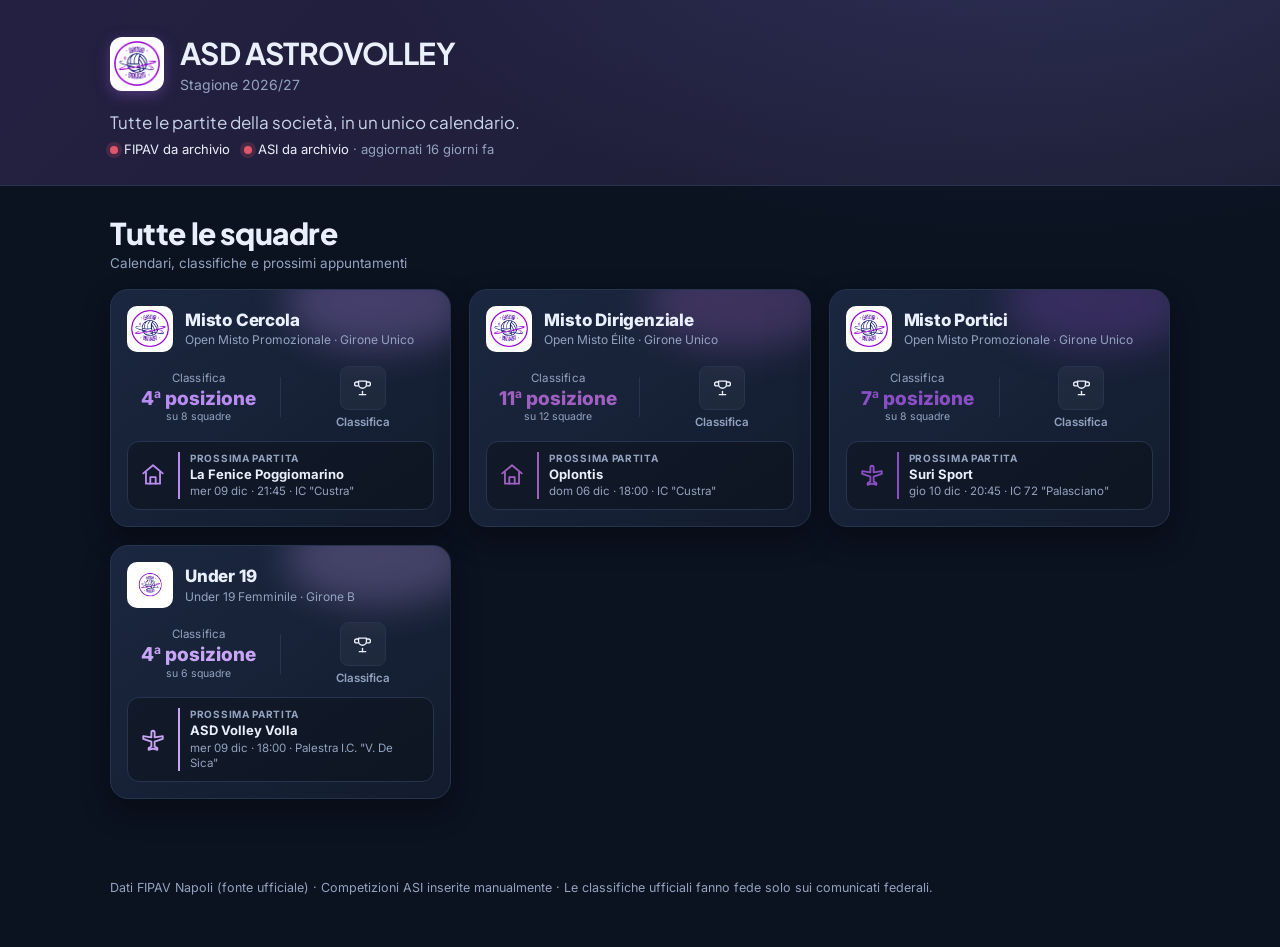
==== site/index.html @ 2ace2953 "Pagina squadra: classifica verticale, calendarietto, loghi e swipe - Classifica in verticale anche s" ====
<!DOCTYPE html>
<html lang="it">
<head>
  <meta charset="UTF-8" />
  <meta name="viewport" content="width=device-width, initial-scale=1.0" />
  <title>ASD Astrovolley — Calendario e Classifiche</title>
  <meta name="description" content="Calendario unico di tutte le partite dell'ASD Astrovolley: campionati FIPAV e ASI, in ordine cronologico, con classifiche dei gironi." />
  <link rel="preconnect" href="https://fonts.googleapis.com" />
  <link rel="preconnect" href="https://fonts.gstatic.com" crossorigin />
  <link href="https://fonts.googleapis.com/css2?family=Inter:wght@400;500;600;700&family=Plus+Jakarta+Sans:wght@600;700;800&display=swap" rel="stylesheet" />
  <link rel="icon" type="image/png" href="assets/favicon.png" />
  <link rel="apple-touch-icon" href="assets/apple-touch-icon.png" />
  <link rel="stylesheet" href="styles.css" />
</head>
<body>
  <header class="hero">
    <div class="hero-inner">
      <div class="brand">
        <a class="brand-link" href="admin/" title="Area riservata dirigenti" aria-label="Area riservata dirigenti">
          <img class="brand-mark" src="assets/logo.webp" alt="Logo ASD Astrovolley" width="54" height="54" />
        </a>
        <div>
          <h1 id="societa">ASD Astrovolley</h1>
          <p class="season">Stagione <span id="stagione">—</span></p>
        </div>
      </div>
      <p class="tagline">Tutte le partite della società, in un unico calendario.</p>
        <p class="updated" id="updated">—</p>
    </div>
  </header>

  <main>
    <section id="landing" class="landing" hidden aria-label="Le nostre squadre">
      <div class="landing-head">
        <div>
          <h2 class="landing-title">Tutte le squadre</h2>
          <p class="landing-sub">Calendari, classifiche e prossimi appuntamenti</p>
        </div>
      </div>
      <div id="landing-grid" class="landing-grid"></div>
    </section>

    <div id="calendar-view">
    <button id="back-to-landing" class="back-btn" hidden>← Squadre</button>

    <h2 id="team-title" class="page-title">Classifica</h2>

    <!-- Niente pannello attorno: la card e' gia' un riquadro. -->
    <section class="standings-card" aria-labelledby="standings-heading">
      <div class="card-top">
        <img class="club-logo" src="assets/logo.webp" alt="Logo ASD Astrovolley"
             width="46" height="46" />
        <div>
          <h3 id="standings-heading" class="card-title">Classifica</h3>
          <p id="standings-sub" class="card-subtitle">—</p>
          <p class="card-comp"><span id="team-comp">—</span> · <span id="team-season">—</span></p>
        </div>
      </div>
      <div id="standings" class="standings"></div>
    </section>

    <!-- Giornata e "tutte le partite" affiancate, come nel riferimento. -->
    <div class="round-grid">
      <section class="round-panel" aria-labelledby="round-heading">
        <div class="round-header">
          <h3 id="round-heading" class="round-title">Giornata in corso</h3>
        </div>
        <div id="campionato" class="campionato"></div>
      </section>

      <section class="all-panel" aria-labelledby="all-heading">
        <div class="round-header">
          <h3 id="all-heading" class="round-title">
            <svg class="cal-icon" viewBox="0 0 24 24" width="17" height="17" aria-hidden="true">
              <rect x="3" y="5" width="18" height="16" rx="3" fill="none" stroke="currentColor" stroke-width="2"/>
              <path d="M3 10h18M8 3v4M16 3v4" fill="none" stroke="currentColor" stroke-width="2" stroke-linecap="round"/>
            </svg>
            Tutte le partite
          </h3>
        </div>
        <div id="calendar" class="calendar" aria-live="polite"></div>
      </section>
    </div>
    </div>
  </main>

  <footer>
    <p>Dati FIPAV Napoli (fonte ufficiale) · Competizioni ASI inserite manualmente · Le classifiche ufficiali fanno fede solo sui comunicati federali.</p>
  </footer>

  <div id="match-modal" class="modal" hidden>
    <div class="modal-backdrop" data-close></div>
    <div class="modal-card" role="dialog" aria-modal="true" aria-label="Dettagli partita">
      <button class="modal-close" data-close aria-label="Chiudi">&times;</button>
      <div id="modal-content"></div>
    </div>
  </div>

  <!-- Ingrandimento del logo: si apre sopra la scheda dettagli, cosi' chi
       chiude l'immagine ritrova la partita dov'era. -->
  <div id="logo-lightbox" class="lightbox" hidden>
    <div class="lightbox-backdrop" data-lightbox-close></div>
    <figure class="lightbox-figure">
      <button class="lightbox-close" data-lightbox-close aria-label="Chiudi immagine">&times;</button>
      <img id="lightbox-img" alt="" />
      <figcaption class="lightbox-caption">
        <span id="lightbox-name"></span>
        <a id="lightbox-link" href="#" target="_blank" rel="noopener">Apri immagine</a>
        <span id="lightbox-note" class="lightbox-note"></span>
      </figcaption>
    </figure>
  </div>

  <script type="module" src="app.js"></script>
</body>
</html>
---- site/styles.css ----
:root {
  --bg: #0b1220;
  --surface: #131c2e;
  --surface-2: #1b2740;
  --line: #26344f;
  --text: #eaf0fb;
  --muted: #93a3c0;
  --accent: #7b4fb5;
  --accent-soft: #a37fd4;
  --on-accent: #ffffff;
  --fipav: #2f7dd1;
  --asi: #23b26d;
  --win: #23b26d;
  --loss: #e0576a;
  --astro: #a060c0;
  --radius: 14px;
  --shadow: 0 10px 30px rgba(0, 0, 0, 0.35);
}

* { box-sizing: border-box; }

body {
  margin: 0;
  font-family: "Inter", system-ui, -apple-system, Segoe UI, Roboto, sans-serif;
  background: radial-gradient(1200px 600px at 80% -10%, #1a2540 0%, var(--bg) 55%);
  color: var(--text);
  min-height: 100vh;
}

h1, h2, .tagline {
  font-family: "Plus Jakarta Sans", "Inter", sans-serif;
}

.sr-only {
  position: absolute; width: 1px; height: 1px; padding: 0; margin: -1px;
  overflow: hidden; clip: rect(0, 0, 0, 0); white-space: nowrap; border: 0;
}

.hero {
  border-bottom: 1px solid var(--line);
  background: linear-gradient(135deg, rgba(123, 79, 181, 0.22), rgba(163, 127, 212, 0.12));
}

.hero-inner {
  max-width: 1100px;
  margin: 0 auto;
  padding: 34px 20px 28px;
}

.brand { display: flex; align-items: center; gap: 16px; }

.brand-link { display: inline-flex; border-radius: 12px; transition: transform 0.15s ease; }
.brand-link:hover { transform: scale(1.06); }
.brand-link:focus-visible { outline: 2px solid #ffffff; outline-offset: 3px; }

.brand-mark {
  width: 54px;
  height: 54px;
  border-radius: 12px;
  object-fit: contain;
  background: #ffffff;
  padding: 4px;
  box-shadow: 0 4px 14px rgba(123, 79, 181, 0.5);
}

.brand h1 { margin: 0; font-size: 30px; letter-spacing: -0.02em; }

.season { margin: 4px 0 0; color: var(--muted); font-size: 14px; }

.tagline { margin: 18px 0 0; color: #c8d4ea; font-size: 17px; }

.updated { margin: 8px 0 0; color: var(--muted); font-size: 13px; }
/* Un bollino per fonte: verde se i dati sono letti dal vivo, rosso se si sta
   mostrando lo snapshot. Cosi' si vede a colpo d'occhio quale fonte e' ferma. */
.updated .fonte { color: var(--text); white-space: nowrap; }
.updated .fonte::before {
  content: "";
  display: inline-block;
  width: 8px;
  height: 8px;
  margin-right: 6px;
  border-radius: 50%;
  vertical-align: middle;
}
.updated .fonte.is-live::before {
  background: var(--asi);
  box-shadow: 0 0 0 4px rgba(35, 178, 109, 0.18);
}
.updated .fonte.is-offline::before {
  background: var(--loss);
  box-shadow: 0 0 0 4px rgba(224, 87, 106, 0.18);
}
.updated .fonte + .fonte { margin-left: 10px; }

main { max-width: 1100px; margin: 0 auto; padding: 26px 20px 60px; }



.chips { display: flex; flex-wrap: wrap; align-items: center; gap: 8px; margin-bottom: 14px; position: relative; }

.chip[aria-pressed="true"],



/* Etichetta della vista attiva: mostra sempre qual e' la vista corrente. */
.chip-current {
  cursor: default;
  max-width: min(60vw, 340px);
  overflow: hidden;
  text-overflow: ellipsis;
  white-space: nowrap;
  display: inline-block;
  background: linear-gradient(135deg, var(--accent), var(--accent-soft));
  border-color: transparent;
  color: var(--on-accent);
  font-weight: 600;
}
.chip-current:hover { border-color: transparent; }

/* Pannello Filtri: ancorato sotto la barra dei chip, non sotto un singolo chip. */
.filters-panel {
  position: absolute;
  top: calc(100% + 6px);
  left: 0;
  min-width: 280px;
  max-width: min(94vw, 380px);
  max-height: min(70vh, 460px);
}
.filter-group + .filter-group { margin-top: 6px; padding-top: 6px; border-top: 1px solid var(--line); }
.filter-head {
  font-size: 10.5px;
  text-transform: uppercase;
  letter-spacing: .07em;
  color: var(--muted);
  padding: 8px 12px 4px;
}

.panel {
  background: var(--surface);
  border: 1px solid var(--line);
  border-radius: var(--radius);
  box-shadow: var(--shadow);
  padding: 22px;
  margin-bottom: 26px;
}
.panel h2 {
  margin: 0 0 16px; font-size: 19px; letter-spacing: -0.01em;
}

.day-label {
  font-size: 13px; font-weight: 700; text-transform: uppercase; letter-spacing: 0.08em;
  color: var(--accent-soft); margin: 22px 0 10px;
}
.day-label:first-child { margin-top: 0; }

.match {
  display: grid;
  grid-template-columns: 64px 1fr auto;
  gap: 14px;
  align-items: center;
  padding: 12px 14px;
  border: 1px solid var(--line);
  border-radius: 12px;
  background: var(--surface-2);
  margin-bottom: 8px;
}
.match.is-ours { border-color: var(--accent); box-shadow: inset 0 0 0 1px rgba(163,127,212,.35); }

/* Esito (solo partite nostre): il verde/rosso dice come e' andata, la sfumatura
   viola a destra richiama i colori della societa'. */
.match.esito-win {
  border-left: 6px solid var(--win);
  border-color: rgba(35,178,109,.66);
  box-shadow: 0 0 0 1px rgba(35,178,109,.22), 0 4px 14px rgba(35,178,109,.13);
  background: linear-gradient(90deg, rgba(35,178,109,.40), rgba(35,178,109,.09) 40%, rgba(160,96,192,.32) 100%);
}
.match.esito-loss {
  border-left: 6px solid var(--loss);
  border-color: rgba(224,87,106,.66);
  box-shadow: 0 0 0 1px rgba(224,87,106,.22), 0 4px 14px rgba(224,87,106,.12);
  background: linear-gradient(90deg, rgba(224,87,106,.38), rgba(224,87,106,.09) 40%, rgba(160,96,192,.32) 100%);
}
.match.esito-win .result  { background: rgba(35,178,109,.46); color: #d5f9e5; }
.match.esito-loss .result { background: rgba(224,87,106,.44); color: #fbcdd4; }
.match.esito-win .team-name.ours,
.match.esito-loss .team-name.ours { color: #ffffff; }

.match-time { font-weight: 700; font-size: 15px; color: #dbe6fb; }

/* Partita annullata: resta in elenco (chi cerca "quando gioco" deve vedere che
   e' saltata) ma in grigio, senza risultato e senza esito. Non entra in
   classifica: l'importer non le scrive un punteggio. */
.match.is-cancelled {
  opacity: .55;
  border-left-color: rgba(147,163,192,.5);
  background: rgba(147,163,192,.07);
  box-shadow: none;
}
.match.is-cancelled .team-name,
.match.is-cancelled .match-time,
.match.is-cancelled .annullata {
  font-size: 11px; font-weight: 700; letter-spacing: .06em;
  text-transform: uppercase; color: var(--muted);
  border: 1px dashed rgba(147,163,192,.55); border-radius: 999px;
  padding: 2px 8px;
}
.match-body { min-width: 0; }
.teams { display: flex; flex-wrap: wrap; align-items: center; gap: 8px; font-size: 15px; }
/* Nomi normalizzati in maiuscolo. Nei dati la stessa squadra arriva scritta in
   due modi ("Minerva Medica Flyer" e "MINERVA MEDICA FLYER"): cosi' diventano
   identici. Il maiuscolo allunga i nomi di circa il 10%, quindi la dimensione
   scende a 13.5px: a 15px i nomi lunghi andavano a capo e la scheda cresceva
   di una riga. Il testo nei dati resta invariato: si torna indietro da qui. */
.calendar .team-name { font-weight: 600; text-transform: uppercase; font-size: 13.5px; letter-spacing: .012em; }
.team-name.ours { color: var(--accent-soft); }
.vs { color: var(--muted); font-size: 13px; }
.result {
  font-weight: 700; padding: 2px 8px; border-radius: 8px;
  background: rgba(47,125,209,.18); color: #bcd6f5; font-size: 13px;
}
.team-score { display: none; }
.meta {
  margin-top: 4px; color: var(--muted); font-size: 11px;
  text-transform: uppercase; letter-spacing: .055em;
}

.badge {
  font-size: 11px; font-weight: 700; padding: 4px 9px; border-radius: 999px;
  text-transform: uppercase; letter-spacing: .04em; white-space: nowrap;
}
.badge.fipav { background: rgba(47,125,209,.2); color: #a9ccf2; }
.badge.asi { background: rgba(35,178,109,.2); color: #9ce6bf; }
.badge.manuale { background: rgba(147,163,192,.2); color: #cdd8ec; }

.empty { color: var(--muted); padding: 10px 2px; }

.standings { display: grid; grid-template-columns: repeat(auto-fit, minmax(320px, 1fr)); gap: 18px; }
.standing-card { border: 1px solid var(--line); border-radius: 12px; overflow: hidden; background: var(--surface-2); }
.standing-card h3 { margin: 0; padding: 12px 14px; font-size: 14px; background: rgba(255,255,255,.03); border-bottom: 1px solid var(--line); }
table { width: 100%; border-collapse: collapse; font-size: 13.5px; }
th, td { padding: 8px 10px; text-align: left; }
th { color: var(--muted); font-weight: 600; font-size: 12px; text-transform: uppercase; letter-spacing: .04em; }
td.num, th.num { text-align: right; font-variant-numeric: tabular-nums; }
td.num, th.num, td:nth-child(5), td:nth-child(6) { white-space: nowrap; }
tbody tr { border-top: 1px solid rgba(38,52,79,.6); }
tbody tr.is-ours { background: rgba(255,107,44,.1); font-weight: 600; }
tbody tr.is-ours td:first-child { color: var(--accent-soft); }

footer { max-width: 1100px; margin: 0 auto; padding: 0 20px 40px; color: var(--muted); font-size: 12.5px; }

/* --- Scheda dettagli partita --- */
body.modal-open { overflow: hidden; }
.modal { position: fixed; inset: 0; z-index: 100; display: flex; align-items: center; justify-content: center; padding: 16px; }
.modal[hidden] { display: none; }
.modal-backdrop { position: absolute; inset: 0; background: rgba(6, 10, 20, .72); backdrop-filter: blur(2px); }
.modal-card {
  position: relative;
  width: min(560px, 100%);
  max-height: 88vh;
  overflow-y: auto;
  background: var(--surface-2);
  border: 1px solid var(--line);
  border-radius: 16px;
  padding: 22px 22px 26px;
  box-shadow: 0 30px 70px rgba(0, 0, 0, .55);
  animation: modal-in .16s ease-out;
}
@keyframes modal-in { from { opacity: 0; transform: translateY(8px) scale(.98); } to { opacity: 1; transform: none; } }
.modal-close {
  position: absolute; top: 10px; right: 12px;
  width: 34px; height: 34px; border-radius: 50%;
  border: 1px solid var(--line); background: var(--surface);
  color: var(--muted); font-size: 20px; line-height: 1; cursor: pointer;
}
.modal-close:hover { color: var(--text); border-color: var(--accent-soft); }
.modal-kicker { margin: 0 0 14px; padding-right: 34px; color: var(--muted); font-size: 12px; text-transform: uppercase; letter-spacing: .05em; }

.detail-score { display: grid; grid-template-columns: 1fr auto 1fr; align-items: start; gap: 10px; margin-bottom: 14px; }
.detail-team { display: flex; flex-direction: column; align-items: center; gap: 8px; text-align: center; }
.detail-team img { width: 46px; height: 46px; object-fit: contain; border-radius: 8px; background: #fff; padding: 4px; }
.detail-team-name { font-weight: 600; font-size: 15px; }
.detail-team-name.ours { color: var(--accent-soft); }
.detail-result { font-family: "Plus Jakarta Sans", sans-serif; font-size: 26px; font-weight: 800; padding: 12px 6px 0; }

.set-chips { display: flex; flex-wrap: wrap; gap: 6px; justify-content: center; margin-bottom: 16px; }
.set-chip {
  font-variant-numeric: tabular-nums;
  background: var(--surface);
  border: 1px solid var(--line);
  border-radius: 8px;
  padding: 5px 10px;
  font-size: 13px;
}
.detail-list { border-top: 1px solid var(--line); }
.detail-row { display: grid; grid-template-columns: 110px 1fr; gap: 12px; padding: 9px 0; border-bottom: 1px solid rgba(38, 52, 79, .6); font-size: 13.5px; }
.detail-label { color: var(--muted); }
.detail-value { color: var(--text); }
.maps-link { color: var(--accent-soft); text-decoration: none; border-bottom: 1px dotted currentColor; }
.maps-link:hover { color: var(--text); }
.modal-badge { margin-top: 14px; }

.match { cursor: pointer; }
.match:focus-visible { outline: 2px solid var(--accent-soft); outline-offset: 2px; }


/* -------------------------------------------------- pannello Campionato */
/* Il campionato si apre in un pannello, come la classifica: la lista delle
   partite resta sempre cronologica sotto. La navigazione sta in una riga
   (frecce + giornata corrente) e in una striscia di numeri scorrevole. */
.champ-select { display: block; margin-bottom: 14px; }
.champ-select select {
  width: 100%;
  padding: 10px 12px;
  border-radius: 10px;
  border: 1px solid var(--line);
  background: var(--surface-2);
  color: var(--text);
  font-size: 13.5px;
  font-weight: 600;
  cursor: pointer;
}






@media (max-width: 640px) {
  .brand h1 { font-size: 23px; }
  /* Su mobile il badge (ente) sta sotto l'orario, nella colonna di sinistra, e
     il corpo della scheda occupa entrambe le righe. Cosi' il badge non ruba
     larghezza ai nomi (che andrebbero a capo) e non aggiunge una riga in fondo:
     lo spazio liberato va nel respiro tra nomi e descrizione. */
  .match {
    grid-template-columns: 58px 1fr;
    grid-template-rows: auto 1fr;
    align-items: start;
    padding: 13px 14px;
  }
  .match .match-time { grid-column: 1; grid-row: 1; padding-top: 1px; }
  .match .badge { grid-column: 1; grid-row: 2; justify-self: start; margin-top: 8px; font-size: 10px; padding: 3px 7px; }
  .match .match-body { grid-column: 2; grid-row: 1 / 3; }

  /* Partite giocate: nomi impilati, punteggio a lato di ciascuno. */
  .match .teams.is-played {
    display: grid;
    grid-template-columns: 1fr auto;
    align-items: center;
    column-gap: 12px;
    row-gap: 6px;
    line-height: 1.35;
    font-size: 14px;
  }
  .teams.is-played .name-casa { grid-area: 1 / 1; }
  .teams.is-played .score-casa { grid-area: 1 / 2; }
  .teams.is-played .name-ospite { grid-area: 2 / 1; }
  .teams.is-played .score-ospite { grid-area: 2 / 2; }
  .teams.is-played .result { display: none; }
  .match .meta { margin-top: 10px; line-height: 1.3; }
  .match .team-score {
    display: block;
    text-align: right;
    font-weight: 700;
    font-variant-numeric: tabular-nums;
    color: #bcd6f5;
    min-width: 1.2em;
  }



  .panel { padding: 16px 12px; }
  .standings { grid-template-columns: 1fr; }
  table { font-size: 12px; }
  th, td { padding: 6px 5px; }
  .standing-card table th:nth-child(5),
  .standing-card table td:nth-child(5),
  .standing-card table th:nth-child(6),
  .standing-card table td:nth-child(6) { font-size: 11px; }
}

/* --------------------------------------------------- ingrandimento del logo
   Si apre sopra la scheda dettagli (z-index piu' alto) cosi' chiudendolo si
   ritrova la partita. L'immagine non supera la sua risoluzione nativa: un
   logo da 50px resta nitido invece di diventare una macchia sgranata. */
.lightbox { position: fixed; inset: 0; z-index: 200; display: flex; align-items: center; justify-content: center; padding: 24px; }
.lightbox[hidden] { display: none; }
.lightbox-backdrop { position: absolute; inset: 0; background: rgba(4, 8, 16, .82); backdrop-filter: blur(3px); }
.lightbox-figure {
  position: relative;
  margin: 0;
  display: flex;
  flex-direction: column;
  align-items: center;
  gap: 12px;
  max-width: min(560px, 92vw);
}
.lightbox-figure img {
  display: block;
  /* Il limite e' la dimensione reale del file: mai upscalare. */
  width: auto;
  height: auto;
  max-width: min(560px, 88vw);
  max-height: 74vh;
  background: #fff;
  border-radius: 14px;
  padding: 14px;
  box-shadow: 0 18px 50px rgba(0, 0, 0, .55);
  image-rendering: auto;
}
.lightbox-caption { display: flex; align-items: center; gap: 12px; flex-wrap: wrap; justify-content: center; }
.lightbox-caption span { font-weight: 600; font-size: 15px; color: var(--text, #e8edf7); }
.lightbox-caption a { font-size: 13px; color: var(--accent-soft, #8fb8ff); text-decoration: none; border-bottom: 1px solid currentColor; }
.lightbox-close {
  position: absolute;
  top: -14px;
  right: -14px;
  width: 38px;
  height: 38px;
  border-radius: 50%;
  border: 1px solid rgba(255, 255, 255, .22);
  background: rgba(20, 26, 40, .92);
  color: #fff;
  font-size: 22px;
  line-height: 1;
  cursor: pointer;
}
.lightbox-close:hover { background: rgba(40, 50, 72, .98); }
body.lightbox-open { overflow: hidden; }

/* Il logo nella scheda si comporta come un pulsante. */
.detail-team .logo-zoom { cursor: zoom-in; transition: transform .12s ease, box-shadow .12s ease; }
.detail-team .logo-zoom:hover { transform: scale(1.06); box-shadow: 0 4px 14px rgba(0, 0, 0, .35); }
.detail-team .logo-zoom:focus-visible { outline: 2px solid var(--accent-soft, #8fb8ff); outline-offset: 2px; }

@media (max-width: 560px) {
  .lightbox-close { top: -10px; right: -6px; }
  .lightbox-figure img { padding: 10px; border-radius: 12px; }
}
.lightbox-note { font-size: 12px; color: var(--muted, #93a3c0); font-variant-numeric: tabular-nums; }

/* ---------------------------------------------------------------------------
   Landing: una card per squadra.
   Desktop: griglia a 2 colonne che sale a 3 oltre 1100px, con le card alte
   uguali (grid allunga gli item, flex interno spinge la prossima partita in
   fondo). Mobile: una colonna sola, card piu' compatte.
   --------------------------------------------------------------------------- */
.landing { padding: 4px 0 8px; }

.landing-head {
  display: flex;
  align-items: flex-end;
  justify-content: space-between;
  gap: 12px;
  margin-bottom: 18px;
}

.landing-title {
  margin: 0;
  font-size: 26px;
  font-weight: 800;
  letter-spacing: -0.4px;
  line-height: 1.15;
}

.landing-sub {
  margin: 4px 0 0;
  font-size: 13.5px;
  color: var(--muted);
}

.landing-grid {
  display: grid;
  grid-template-columns: 1fr;
  gap: 16px;
}

/* Card ---------------------------------------------------------------- */
.team-card {
  --accent: #a060c0;
  --accent-glow: rgba(160, 96, 192, 0.55);
  position: relative;
  overflow: hidden;
  display: flex;
  flex-direction: column;
  background: linear-gradient(145deg, #1b2740 0%, #131c2e 100%);
  border: 1px solid var(--line);
  border-radius: 18px;
  padding: 16px;
  box-shadow: 0 12px 28px rgba(0, 0, 0, 0.35);
  transition: transform 0.16s ease, border-color 0.16s ease, box-shadow 0.16s ease;
}

.team-card:hover,
.team-card:focus-within {
  transform: translateY(-2px);
  border-color: color-mix(in srgb, var(--accent) 45%, var(--line));
  box-shadow: 0 16px 34px rgba(0, 0, 0, 0.45);
}

/* Bagliore in alto a destra: da' profondita' senza rubare spazio al testo. */
.team-card::before {
  content: "";
  position: absolute;
  top: -35px;
  right: -25px;
  width: 190px;
  height: 95px;
  border-radius: 50%;
  background: var(--accent-glow);
  filter: blur(18px);
  opacity: 0.55;
  pointer-events: none;
}

.team-head {
  position: relative;
  z-index: 1;
  display: flex;
  align-items: center;
  gap: 12px;
  margin-bottom: 14px;
  min-width: 0;
}

.team-logo {
  width: 46px;
  height: 46px;
  flex-shrink: 0;
  object-fit: contain;
  border-radius: 10px;
  background: #ffffff;
  padding: 4px;
}

.team-titles { min-width: 0; }

.team-name {
  margin: 0;
  font-size: 17px;
  font-weight: 800;
  letter-spacing: -0.2px;
  line-height: 1.2;
  color: var(--text);
  text-transform: none;
}

/* Link esteso: un solo <a> trasparente che copre l'intera card. Sta sopra i
   contenuti (z-index 2) ma sotto i due bersagli propri (prossima partita e
   pulsante Classifica, z-index 3). Il nome accessibile arriva dallo <span>
   .sr-only, perche' il link non ha testo visibile. */
.card-link {
  position: absolute;
  inset: 0;
  z-index: 2;
  border-radius: inherit;
  color: inherit;
  text-decoration: none;
}

.card-link:focus-visible {
  outline: none;
}

.team-card:has(.card-link:focus-visible) {
  outline: 2px solid var(--accent);
  outline-offset: 3px;
}

.team-comp {
  margin: 2px 0 0;
  font-size: 12px;
  color: var(--muted);
  line-height: 1.3;
  display: -webkit-box;
  -webkit-line-clamp: 2;
  -webkit-box-orient: vertical;
  overflow: hidden;
}

/* Riga centrale: posizione + azioni -------------------------------- */
/* z-index 3 perche' questa riga contiene un bersaglio proprio (Classifica).
   pointer-events: none fa passare i click della zona vuota al link esteso
   sotto; il pulsante li riprende con pointer-events: auto. Senza, l'intera
   riga sarebbe un "buco" non cliccabile nella card. */
.team-middle {
  position: relative;
  z-index: 3;
  pointer-events: none;
  display: grid;
  grid-template-columns: 1fr auto 1fr;
  align-items: center;
  gap: 10px;
  margin-bottom: 12px;
}

.rank-label {
  font-size: 11.5px;
  letter-spacing: 0.2px;
  color: var(--muted);
  margin-bottom: 2px;
}

.rank-block {
  text-align: center;
  min-width: 0;
}

.rank-value {
  font-size: 19px;
  font-weight: 800;
  color: var(--accent);
  line-height: 1.15;
  white-space: nowrap;
}

.rank-value sup {
  font-size: 12px;
  font-weight: 700;
}

.rank-total {
  font-size: 10.5px;
  color: var(--muted);
  line-height: 1.2;
  margin-top: 1px;
}

.rank-empty {
  font-size: 13px;
  font-weight: 600;
  color: var(--muted);
}

.v-sep {
  width: 1px;
  height: 40px;
  background: var(--line);
  flex-shrink: 0;
}

.team-actions {
  display: flex;
  align-items: center;
  justify-content: center;
  gap: 14px;
}

.action-item {
  position: relative;
  pointer-events: auto;
  display: flex;
  flex-direction: column;
  align-items: center;
  gap: 5px;
  min-height: 44px;
  text-decoration: none;
  color: var(--muted);
  font-size: 11.5px;
  font-weight: 600;
  background: none;
  border: 0;
  padding: 0;
  cursor: pointer;
  font-family: inherit;
}

.action-box {
  width: 46px;
  height: 44px;
  border-radius: 8px;
  border: 1.5px solid var(--line);
  background: rgba(255, 255, 255, 0.04);
  display: grid;
  place-items: center;
  color: var(--text);
  transition: border-color 0.16s ease, background 0.16s ease;
}

.action-item:hover .action-box,
.action-item:focus-visible .action-box {
  border-color: var(--accent);
  background: color-mix(in srgb, var(--accent) 18%, transparent);
}

/* Prossima partita ------------------------------------------------- */
/* z-index 3: sta sopra il link della card, altrimenti il click aprirebbe il
   calendario invece della scheda della partita. */
.next-match {
  position: relative;
  z-index: 3;
  margin-top: auto;
  background: rgba(0, 0, 0, 0.28);
  border: 1px solid var(--line);
  border-radius: 12px;
  padding: 10px 12px;
  display: flex;
  align-items: center;
  gap: 12px;
  cursor: pointer;
  transition: border-color 0.16s ease, background 0.16s ease;
}

.next-match:hover,
.next-match:focus-visible {
  border-color: var(--accent);
  background: rgba(0, 0, 0, 0.38);
  outline: none;
}

.next-match:focus-visible {
  box-shadow: 0 0 0 2px color-mix(in srgb, var(--accent) 60%, transparent);
}

.next-match.is-empty { cursor: default; }

/* Icona casa/aereo: senza riquadro, solo il segno nel colore della card. */
.venue-icon-wrap {
  flex-shrink: 0;
  display: grid;
  place-items: center;
  color: var(--accent);
}

.venue-icon { display: block; }

.match-info {
  min-width: 0;
  border-left: 2.5px solid var(--accent);
  padding-left: 10px;
}

.match-tag {
  font-size: 10px;
  font-weight: 700;
  letter-spacing: 0.7px;
  text-transform: uppercase;
  color: var(--muted);
  margin-bottom: 2px;
}

.match-details {
  font-size: 13px;
  font-weight: 700;
  color: var(--text);
  line-height: 1.3;
  /* L'avversario non si tronca: se il nome e' lungo va a capo. */
  overflow-wrap: anywhere;
}

.match-venue {
  font-size: 11.5px;
  color: var(--muted);
  margin-top: 2px;
  line-height: 1.3;
  overflow-wrap: anywhere;
}

/* Varianti colore per squadra, tutte nella famiglia del viola del logo:
   servono a distinguere le card fra loro senza introdurre colori estranei
   all'identita' del club. */
.theme-1 { --accent: #b98cf0; --accent-glow: rgba(185, 140, 240, 0.50); }
.theme-2 { --accent: #a060c0; --accent-glow: rgba(160, 96, 192, 0.50); }
.theme-3 { --accent: #8a4fc4; --accent-glow: rgba(138, 79, 196, 0.50); }
.theme-4 { --accent: #c9a6f5; --accent-glow: rgba(201, 166, 245, 0.45); }

/* Pulsante di ritorno dalla vista calendario ----------------------- */
.back-btn {
  display: inline-flex;
  align-items: center;
  gap: 6px;
  margin-bottom: 12px;
  padding: 8px 14px;
  border-radius: 999px;
  border: 1px solid var(--line);
  background: var(--surface);
  color: var(--text);
  font-family: inherit;
  font-size: 13px;
  font-weight: 600;
  cursor: pointer;
  transition: border-color 0.16s ease, background 0.16s ease;
}

.back-btn:hover,
.back-btn:focus-visible {
  border-color: var(--accent-soft);
  background: var(--surface-2);
}

/* Due colonne da tablet in su: sotto i 720px le card piene restano leggibili. */
@media (min-width: 720px) {
  .landing-grid { grid-template-columns: repeat(2, minmax(0, 1fr)); }
  .landing-title { font-size: 30px; }
}

/* Tre colonne sui desktop larghi. Con 4 squadre l'ultima resta da sola:
   non si allarga, resta della stessa misura delle altre. */
@media (min-width: 1100px) {
  .landing-grid { grid-template-columns: repeat(3, minmax(0, 1fr)); gap: 18px; }
}

@media (max-width: 560px) {
  .landing-title { font-size: 22px; }
  .team-card { padding: 14px; border-radius: 16px; }
  .team-logo { width: 40px; height: 40px; }
  .team-name { font-size: 15.5px; }
  .team-actions { gap: 10px; }
  .action-box { width: 44px; height: 44px; }
}


/* ---------------------------------------------------------------------------
   Pagina squadra: titolo, riquadro classifica, giornata in corso e
   "tutte le partite" affiancate. Struttura ripresa dal riferimento condiviso;
   colori e tipografia restano quelli del club.
   --------------------------------------------------------------------------- */

.page-title {
  margin: 0 0 16px;
  font-size: clamp(24px, 4vw, 32px);
  font-weight: 800;
  letter-spacing: -.4px;
  line-height: 1.1;
}

/* --- Riquadro classifica --- */

.standings-card {
  position: relative;
  overflow: hidden;
  margin-bottom: 20px;
  border: 1px solid var(--line);
  border-radius: var(--radius);
  background: linear-gradient(155deg, var(--surface-2) 0%, var(--surface) 100%);
  padding: 14px 0 8px;
  box-shadow: var(--shadow);
}

.card-top {
  display: flex;
  align-items: center;
  gap: 12px;
  padding: 0 16px 13px;
  border-bottom: 1px solid var(--line);
}

/* Logo del club: il file ha gia' il canale alpha, nessun riquadro attorno. */
.club-logo {
  width: 46px;
  height: 46px;
  object-fit: contain;
  flex: 0 0 auto;
  filter: drop-shadow(0 3px 10px rgba(160, 96, 192, .45));
}

.card-title {
  margin: 0;
  font-size: 15px;
  font-weight: 800;
  letter-spacing: .6px;
  text-transform: uppercase;
}

.card-subtitle {
  margin: 3px 0 0;
  font-size: 12px;
  color: var(--muted);
}

.card-comp {
  margin: 2px 0 0;
  font-size: 11.5px;
  color: var(--accent-soft);
}

/* Classifica in verticale anche su desktop: una riga per squadra, sempre. */
.standings { display: block; }

.table-head,
.team-row {
  display: grid;
  grid-template-columns: 38px minmax(0, 1fr) 38px 34px 34px 56px;
  align-items: center;
  gap: 4px;
  padding: 10px 16px;
}

.table-head {
  font-size: 10.5px;
  font-weight: 700;
  letter-spacing: .06em;
  text-transform: uppercase;
  color: var(--muted);
  border-bottom: 1px solid var(--line);
}

.table-head span:nth-child(n + 3) { text-align: center; }
.table-head span:last-child { text-align: right; }

.team-row {
  font-size: 13.5px;
  border-bottom: 1px solid rgba(255, 255, 255, .045);
}

.team-row:last-child { border-bottom: none; }

.team-row.highlight {
  background: linear-gradient(90deg, rgba(160, 96, 192, .26) 0%, rgba(123, 79, 181, .14) 100%);
  box-shadow: inset 3px 0 0 var(--accent-soft);
}

.pos {
  font-weight: 800;
  color: var(--accent-soft);
  font-variant-numeric: tabular-nums;
}

.team-cell {
  display: flex;
  align-items: center;
  gap: 8px;
  min-width: 0;
}

.row-logo {
  width: 22px;
  height: 22px;
  object-fit: contain;
  flex: 0 0 auto;
}

.row-name {
  overflow: hidden;
  text-overflow: ellipsis;
  white-space: nowrap;
}

.row-badge { color: #f7b519; font-size: 11px; flex: 0 0 auto; }

.team-row .num {
  text-align: center;
  color: var(--muted);
  font-variant-numeric: tabular-nums;
}

.team-row .punti {
  text-align: right;
  font-weight: 800;
  color: var(--text);
  font-variant-numeric: tabular-nums;
}

/* --- Giornata in corso + tutte le partite, affiancate --- */

.round-grid {
  display: grid;
  grid-template-columns: minmax(0, 1.15fr) minmax(0, 1fr);
  gap: 18px;
  align-items: start;
}

.round-panel,
.all-panel {
  min-width: 0;
  padding: 16px;
  border: 1px solid var(--line);
  border-radius: var(--radius);
  background: var(--surface-2);
  box-shadow: var(--shadow);
}

.round-header {
  display: flex;
  align-items: center;
  justify-content: space-between;
  gap: 10px;
  margin-bottom: 12px;
}

.round-title {
  display: flex;
  align-items: center;
  gap: 7px;
  margin: 0;
  font-size: 14px;
  font-weight: 800;
  letter-spacing: .4px;
  text-transform: uppercase;
}

.cal-icon { color: var(--accent-soft); flex: 0 0 auto; }

/* Freccia, giornata al centro, freccia. */
.round-nav {
  display: grid;
  grid-template-columns: auto minmax(0, 1fr) auto;
  align-items: center;
  gap: 10px;
  margin-bottom: 8px;
}

.arrow-btn {
  width: 36px;
  height: 36px;
  display: grid;
  place-items: center;
  border: 1px solid var(--line);
  border-radius: 10px;
  background: var(--surface);
  color: var(--text);
  font-size: 20px;
  line-height: 1;
  cursor: pointer;
  transition: border-color .15s, background .15s, opacity .15s;
}

.arrow-btn:hover:not(:disabled) { border-color: var(--accent-soft); }
.arrow-btn:disabled { opacity: .3; cursor: default; }

.round-pill {
  padding: 8px 14px;
  border: 1px solid var(--accent);
  border-radius: 999px;
  background: rgba(123, 79, 181, .18);
  color: var(--text);
  font-size: 13px;
  font-weight: 800;
  text-align: center;
  white-space: nowrap;
  overflow: hidden;
  text-overflow: ellipsis;
}

.swipe-hint {
  margin: 0 0 8px;
  text-align: center;
  font-size: 11px;
  color: var(--muted);
}

.dots {
  display: flex;
  justify-content: center;
  gap: 5px;
  margin-bottom: 12px;
}

.dot {
  width: 5px;
  height: 5px;
  border-radius: 999px;
  background: var(--line);
}

.dot.active { width: 16px; background: var(--accent-soft); }

/* --- Card partita della giornata --- */

.round-match {
  display: grid;
  grid-template-columns: minmax(0, 1fr) auto minmax(0, 1fr);
  grid-template-areas:
    "casa centro ospite"
    "foot foot foot";
  align-items: center;
  gap: 8px 10px;
  padding: 11px 12px;
  margin-bottom: 8px;
  border: 1px solid var(--line);
  border-radius: 12px;
  background: var(--surface);
  cursor: pointer;
  transition: border-color .15s;
}

.round-match:last-child { margin-bottom: 0; }
.round-match:hover { border-color: var(--accent-soft); }
.round-match.is-ours { border-color: rgba(163, 127, 212, .55); }
.round-match.esito-win { border-color: rgba(35, 178, 109, .6); }
.round-match.esito-loss { border-color: rgba(224, 87, 106, .55); }
.round-match.is-cancelled { opacity: .7; }

.rm-side {
  display: flex;
  align-items: center;
  gap: 8px;
  min-width: 0;
}

.rm-casa { grid-area: casa; justify-content: flex-start; }
.rm-ospite { grid-area: ospite; justify-content: flex-end; }

.rm-logo {
  width: 26px;
  height: 26px;
  object-fit: contain;
  flex: 0 0 auto;
}

.rm-team {
  font-size: 12.5px;
  font-weight: 600;
  line-height: 1.25;
  min-width: 0;
  overflow-wrap: anywhere;
}

.rm-team.ours { color: var(--accent-soft); }

.rm-center {
  grid-area: centro;
  display: flex;
  flex-direction: column;
  align-items: center;
  gap: 4px;
}

.rm-foot {
  grid-area: foot;
  display: flex;
  align-items: center;
  justify-content: center;
  gap: 8px;
}

/* Quadratino calendario: barretta con mese e anno, giorno, ora. */
.cal {
  display: grid;
  place-items: center;
  align-content: center;
  min-width: 54px;
  border: 1px solid var(--line);
  border-radius: 9px;
  overflow: hidden;
  background: var(--surface-2);
}

.cal .m {
  width: 100%;
  padding: 2px 0;
  background: linear-gradient(135deg, var(--accent), var(--accent-soft));
  color: var(--on-accent);
  font-size: 8px;
  font-weight: 700;
  letter-spacing: .03em;
  text-align: center;
  white-space: nowrap;
}

.cal .g {
  font-size: 18px;
  font-weight: 800;
  line-height: 1.15;
  font-variant-numeric: tabular-nums;
}

.cal .t {
  padding-bottom: 3px;
  color: var(--muted);
  font-size: 9.5px;
  font-variant-numeric: tabular-nums;
}

.rm-score {
  font-size: 11.5px;
  font-weight: 700;
  padding: 2px 8px;
  border-radius: 7px;
  background: rgba(255, 255, 255, .07);
}

.round-match.esito-win .rm-score { background: rgba(35, 178, 109, .46); color: #d5f9e5; }
.round-match.esito-loss .rm-score { background: rgba(224, 87, 106, .44); color: #fbcdd4; }

.badge-star { margin-right: 4px; color: #f7b519; }

/* --- Riquadro "tutte le partite" --- */

.all-panel .calendar { max-height: 620px; overflow-y: auto; }
.all-panel .match { background: var(--surface); }
.all-panel .day-label:first-child { margin-top: 0; }

@media (max-width: 860px) {
  .round-grid { grid-template-columns: minmax(0, 1fr); }
  .all-panel .calendar { max-height: none; }
}

@media (max-width: 560px) {
  .table-head,
  .team-row { grid-template-columns: 30px minmax(0, 1fr) 30px 26px 26px 44px; padding: 9px 12px; }
  .team-row { font-size: 12.5px; }
  .row-logo { width: 19px; height: 19px; }
  .table-head { font-size: 9.5px; }
  .card-top { padding: 0 12px 11px; gap: 10px; }
  .club-logo { width: 38px; height: 38px; }
  .round-panel, .all-panel { padding: 13px; }
  .rm-team { font-size: 11.5px; }
  .rm-logo { width: 22px; height: 22px; }
  .cal { min-width: 46px; }
  .cal .g { font-size: 16px; }
}
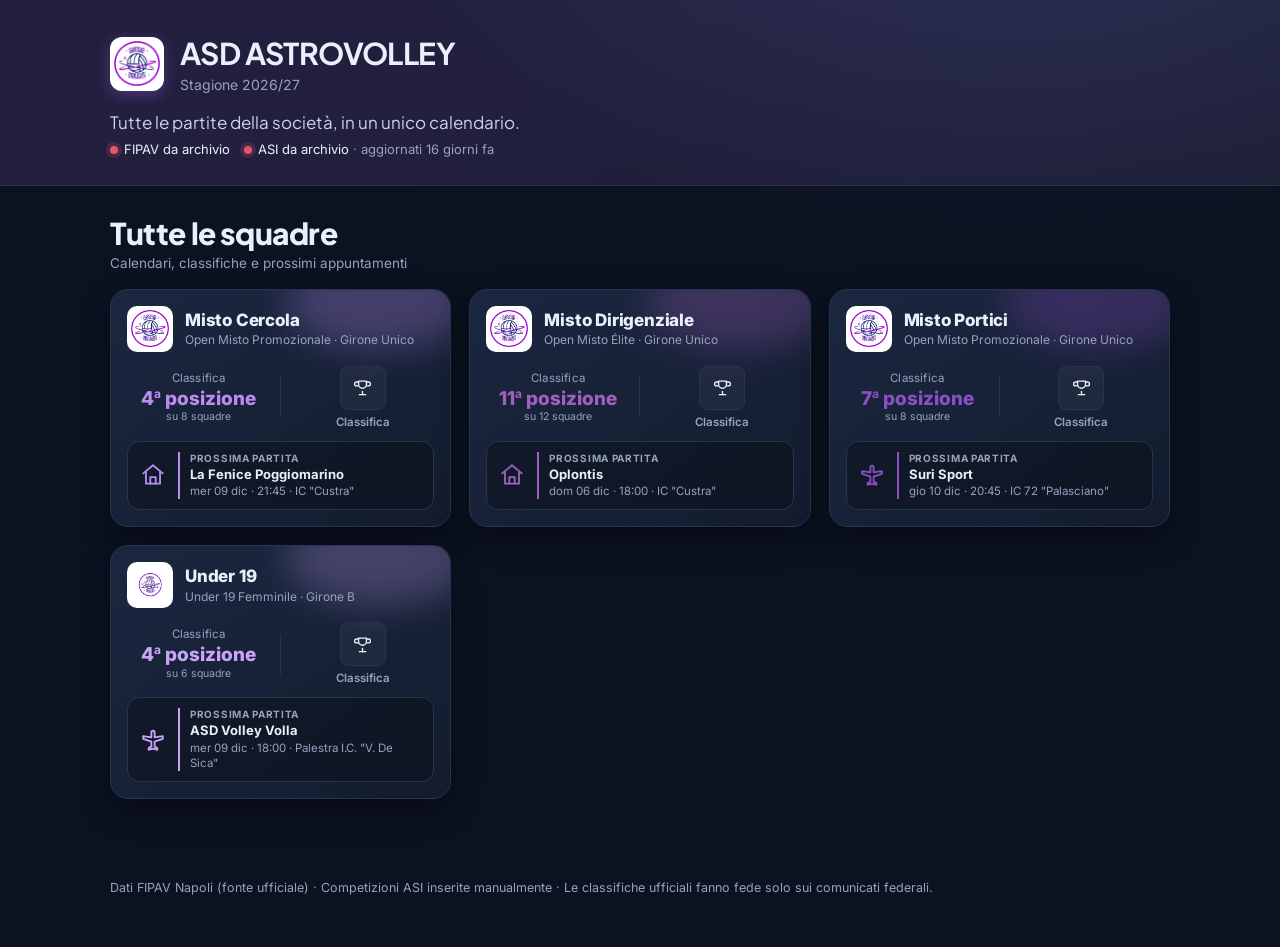
==== commit cf2237d5: "Giornata: bottone nel riquadro, pillola stretta, swipe fluido, loghi trasparenti - "Tutte le partite" ====
--- a/site/index.html
+++ b/site/index.html
@@ -59,28 +59,26 @@
       <div id="standings" class="standings"></div>
     </section>
 
-    <!-- Giornata e "tutte le partite" affiancate, come nel riferimento. -->
-    <div class="round-grid">
-      <section class="round-panel" aria-labelledby="round-heading">
-        <div class="round-header">
-          <h3 id="round-heading" class="round-title">Giornata in corso</h3>
-        </div>
-        <div id="campionato" class="campionato"></div>
-      </section>
+    <section class="round-panel" aria-labelledby="round-heading">
+      <div class="round-header">
+        <h3 id="round-heading" class="round-title">Giornata in corso</h3>
+        <button id="all-matches" class="all-matches-btn" type="button" aria-expanded="false">
+          <svg class="cal-icon" viewBox="0 0 24 24" width="15" height="15" aria-hidden="true">
+            <rect x="3" y="5" width="18" height="16" rx="3" fill="none" stroke="currentColor" stroke-width="2"/>
+            <path d="M3 10h18M8 3v4M16 3v4" fill="none" stroke="currentColor" stroke-width="2" stroke-linecap="round"/>
+          </svg>
+          Tutte le partite
+        </button>
+      </div>
+      <div id="campionato" class="campionato"></div>
+    </section>
 
-      <section class="all-panel" aria-labelledby="all-heading">
-        <div class="round-header">
-          <h3 id="all-heading" class="round-title">
-            <svg class="cal-icon" viewBox="0 0 24 24" width="17" height="17" aria-hidden="true">
-              <rect x="3" y="5" width="18" height="16" rx="3" fill="none" stroke="currentColor" stroke-width="2"/>
-              <path d="M3 10h18M8 3v4M16 3v4" fill="none" stroke="currentColor" stroke-width="2" stroke-linecap="round"/>
-            </svg>
-            Tutte le partite
-          </h3>
-        </div>
-        <div id="calendar" class="calendar" aria-live="polite"></div>
-      </section>
-    </div>
+    <section id="all-matches-panel" class="all-panel" aria-labelledby="all-heading" hidden>
+      <div class="round-header">
+        <h3 id="all-heading" class="round-title">Tutte le partite</h3>
+      </div>
+      <div id="calendar" class="calendar" aria-live="polite"></div>
+    </section>
     </div>
   </main>
 
--- a/site/styles.css
+++ b/site/styles.css
@@ -950,17 +950,11 @@
   font-variant-numeric: tabular-nums;
 }
 
-/* --- Giornata in corso + tutte le partite, affiancate --- */
-
-.round-grid {
-  display: grid;
-  grid-template-columns: minmax(0, 1.15fr) minmax(0, 1fr);
-  gap: 18px;
-  align-items: start;
-}
+/* --- Riquadro giornata in corso --- */
 
 .round-panel,
 .all-panel {
+  margin-bottom: 18px;
   min-width: 0;
   padding: 16px;
   border: 1px solid var(--line);
@@ -990,11 +984,60 @@
 
 .cal-icon { color: var(--accent-soft); flex: 0 0 auto; }
 
+.all-matches-btn {
+  display: inline-flex;
+  align-items: center;
+  gap: 6px;
+  flex: 0 0 auto;
+  padding: 7px 12px;
+  border: 1px solid var(--line);
+  border-radius: 999px;
+  background: var(--surface);
+  color: var(--text);
+  font-size: 12px;
+  font-weight: 700;
+  font-family: inherit;
+  cursor: pointer;
+  transition: border-color .15s, background .15s;
+}
+
+.all-matches-btn:hover { border-color: var(--accent-soft); }
+
+.all-matches-btn[aria-expanded="true"] {
+  background: rgba(123, 79, 181, .2);
+  border-color: var(--accent);
+}
+
+/* --- Striscia delle giornate --- */
+
+.round-viewport {
+  overflow: hidden;
+  touch-action: pan-y;
+}
+
+.round-track {
+  display: flex;
+  align-items: flex-start;
+  transition: transform .34s cubic-bezier(.22,.61,.36,1);
+  will-change: transform;
+}
+
+.round-slide {
+  flex: 0 0 100%;
+  min-width: 0;
+}
+
+.round-viewport:focus-visible {
+  outline: 2px solid var(--accent-soft);
+  outline-offset: 3px;
+  border-radius: 12px;
+}
+
 /* Freccia, giornata al centro, freccia. */
 .round-nav {
-  display: grid;
-  grid-template-columns: auto minmax(0, 1fr) auto;
-  align-items: center;
+  display: flex;
+  align-items: center;
+  justify-content: center;
   gap: 10px;
   margin-bottom: 8px;
 }
@@ -1017,8 +1060,10 @@
 .arrow-btn:hover:not(:disabled) { border-color: var(--accent-soft); }
 .arrow-btn:disabled { opacity: .3; cursor: default; }
 
+/* Larghezza del testo: la pillola non si allarga a prendersi la riga. */
 .round-pill {
-  padding: 8px 14px;
+  flex: 0 0 auto;
+  padding: 8px 16px;
   border: 1px solid var(--accent);
   border-radius: 999px;
   background: rgba(123, 79, 181, .18);
@@ -1181,7 +1226,6 @@
 .all-panel .day-label:first-child { margin-top: 0; }
 
 @media (max-width: 860px) {
-  .round-grid { grid-template-columns: minmax(0, 1fr); }
   .all-panel .calendar { max-height: none; }
 }
 
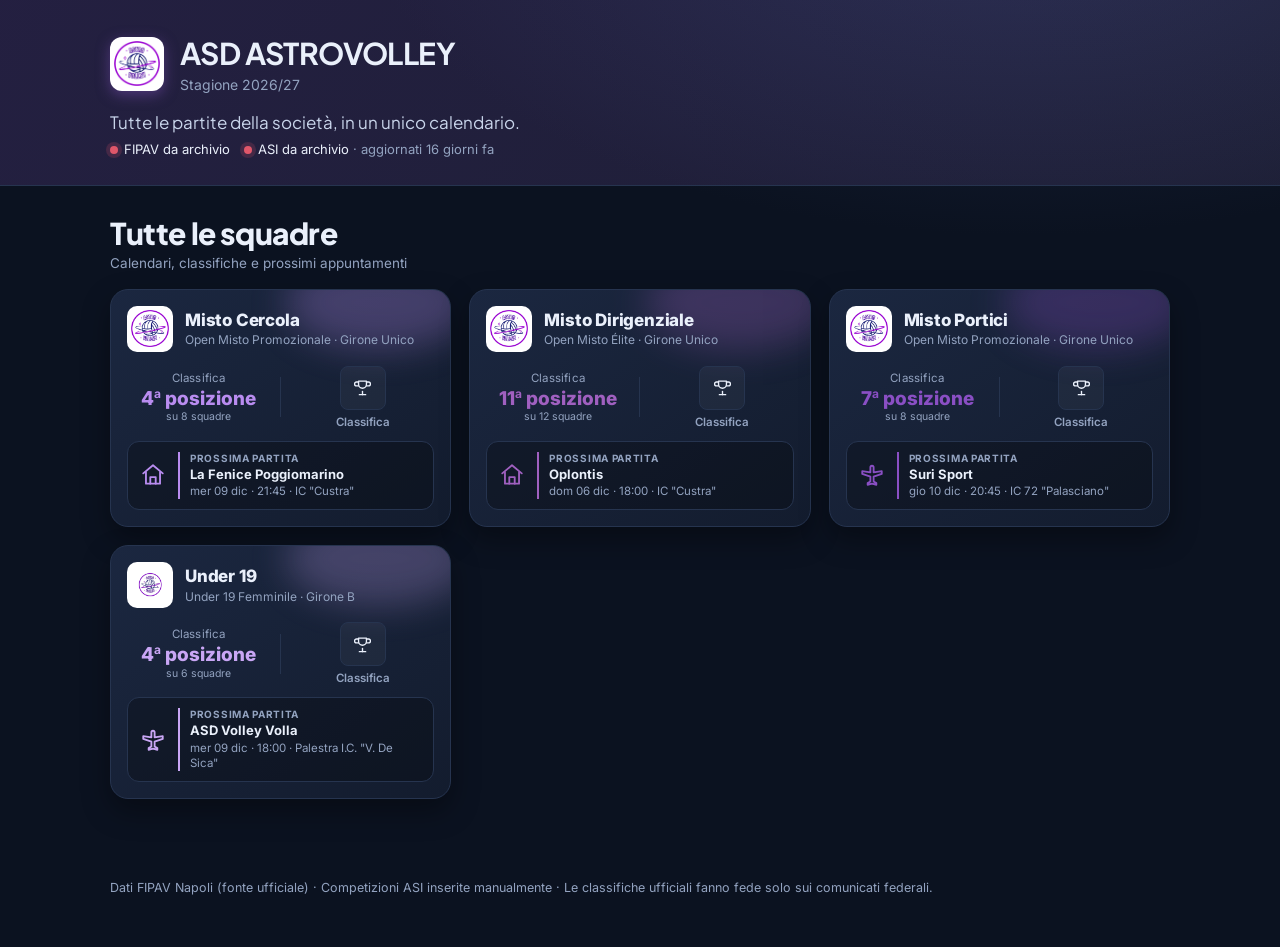
==== commit 3ffccbf5: "Vista Calendario: solo partite, con esito verde/rosso sfumato nel viola La pagina ha ora due viste s" ====
--- a/site/index.html
+++ b/site/index.html
@@ -43,6 +43,8 @@
     <div id="calendar-view">
     <button id="back-to-landing" class="back-btn" hidden>← Squadre</button>
 
+    <!-- Vista squadra: classifica e giornata in corso. -->
+    <div id="vista-squadra">
     <h2 id="team-title" class="page-title">Classifica</h2>
 
     <!-- Niente pannello attorno: la card e' gia' un riquadro. -->
@@ -62,7 +64,7 @@
     <section class="round-panel" aria-labelledby="round-heading">
       <div class="round-header">
         <h3 id="round-heading" class="round-title">Giornata in corso</h3>
-        <button id="all-matches" class="all-matches-btn" type="button" aria-expanded="false">
+        <button id="all-matches" class="all-matches-btn" type="button">
           <svg class="cal-icon" viewBox="0 0 24 24" width="15" height="15" aria-hidden="true">
             <rect x="3" y="5" width="18" height="16" rx="3" fill="none" stroke="currentColor" stroke-width="2"/>
             <path d="M3 10h18M8 3v4M16 3v4" fill="none" stroke="currentColor" stroke-width="2" stroke-linecap="round"/>
@@ -72,12 +74,41 @@
       </div>
       <div id="campionato" class="campionato"></div>
     </section>
+    </div>
 
-    <section id="all-matches-panel" class="all-panel" aria-labelledby="all-heading" hidden>
-      <div class="round-header">
-        <h3 id="all-heading" class="round-title">Tutte le partite</h3>
+    <!-- Vista calendario: solo le partite, niente classifica ne' giornata.
+         Vive sullo stesso indirizzo (?vista=calendario), cosi' il link si
+         puo' condividere e il tasto Indietro torna alla vista squadra. -->
+    <section id="vista-calendario" hidden aria-labelledby="cal-titolo">
+      <button id="torna-squadra" class="back-btn" type="button">← Squadra</button>
+      <h2 id="cal-titolo" class="page-title">Calendario</h2>
+
+      <div class="cal-summary">
+        <img class="cal-club-logo" src="assets/logo.webp" alt="" width="44" height="44" />
+        <div class="cal-summary-body">
+          <h3 id="cal-team" class="cal-team">—</h3>
+          <p id="cal-comp" class="cal-comp">—</p>
+        </div>
       </div>
-      <div id="calendar" class="calendar" aria-live="polite"></div>
+
+      <div class="cal-progress">
+        <div class="progress-meta">
+          <span id="progress-label">—</span>
+          <span id="progress-ratio" class="progress-ratio">—</span>
+        </div>
+        <div class="progress-track" id="progress-bar" role="progressbar"
+             aria-valuemin="0" aria-valuemax="100" aria-valuenow="0">
+          <div class="progress-fill" id="progress-fill"></div>
+        </div>
+      </div>
+
+      <div class="filter-pills" role="group" aria-label="Filtra le partite">
+        <button class="pill" type="button" data-filtro="tutte">Tutte</button>
+        <button class="pill" type="button" data-filtro="disputate">Disputate</button>
+        <button class="pill" type="button" data-filtro="da-disputare">Da disputare</button>
+      </div>
+
+      <div id="calendar" class="calendario" aria-live="polite"></div>
     </section>
     </div>
   </main>
--- a/site/styles.css
+++ b/site/styles.css
@@ -190,38 +190,14 @@
 /* Partita annullata: resta in elenco (chi cerca "quando gioco" deve vedere che
    e' saltata) ma in grigio, senza risultato e senza esito. Non entra in
    classifica: l'importer non le scrive un punteggio. */
-.match.is-cancelled {
-  opacity: .55;
-  border-left-color: rgba(147,163,192,.5);
-  background: rgba(147,163,192,.07);
-  box-shadow: none;
-}
-.match.is-cancelled .team-name,
-.match.is-cancelled .match-time,
-.match.is-cancelled .annullata {
+/* L'etichetta "annullata" sta in un riquadro suo: senza, e' testo nudo in mezzo
+   alla card. Vale per la giornata in corso e per la vista Calendario. */
+.annullata {
   font-size: 11px; font-weight: 700; letter-spacing: .06em;
   text-transform: uppercase; color: var(--muted);
   border: 1px dashed rgba(147,163,192,.55); border-radius: 999px;
   padding: 2px 8px;
-}
-.match-body { min-width: 0; }
-.teams { display: flex; flex-wrap: wrap; align-items: center; gap: 8px; font-size: 15px; }
-/* Nomi normalizzati in maiuscolo. Nei dati la stessa squadra arriva scritta in
-   due modi ("Minerva Medica Flyer" e "MINERVA MEDICA FLYER"): cosi' diventano
-   identici. Il maiuscolo allunga i nomi di circa il 10%, quindi la dimensione
-   scende a 13.5px: a 15px i nomi lunghi andavano a capo e la scheda cresceva
-   di una riga. Il testo nei dati resta invariato: si torna indietro da qui. */
-.calendar .team-name { font-weight: 600; text-transform: uppercase; font-size: 13.5px; letter-spacing: .012em; }
-.team-name.ours { color: var(--accent-soft); }
-.vs { color: var(--muted); font-size: 13px; }
-.result {
-  font-weight: 700; padding: 2px 8px; border-radius: 8px;
-  background: rgba(47,125,209,.18); color: #bcd6f5; font-size: 13px;
-}
-.team-score { display: none; }
-.meta {
-  margin-top: 4px; color: var(--muted); font-size: 11px;
-  text-transform: uppercase; letter-spacing: .055em;
+  white-space: nowrap;
 }
 
 .badge {
@@ -952,8 +928,7 @@
 
 /* --- Riquadro giornata in corso --- */
 
-.round-panel,
-.all-panel {
+.round-panel {
   margin-bottom: 18px;
   min-width: 0;
   padding: 16px;
@@ -1002,11 +977,6 @@
 }
 
 .all-matches-btn:hover { border-color: var(--accent-soft); }
-
-.all-matches-btn[aria-expanded="true"] {
-  background: rgba(123, 79, 181, .2);
-  border-color: var(--accent);
-}
 
 /* --- Striscia delle giornate --- */
 
@@ -1121,8 +1091,25 @@
 .round-match:last-child { margin-bottom: 0; }
 .round-match:hover { border-color: var(--accent-soft); }
 .round-match.is-ours { border-color: rgba(163, 127, 212, .55); }
-.round-match.esito-win { border-color: rgba(35, 178, 109, .6); }
-.round-match.esito-loss { border-color: rgba(224, 87, 106, .55); }
+/* Esito anche nella giornata in corso: tutto il riquadro prende la velatura
+   verde (vittoria) o rossa (sconfitta), che sfuma nel viola societario verso
+   destra. E' la stessa regola della lista e della vista Calendario. */
+.round-match.esito-win {
+  border-left: 5px solid var(--win);
+  border-color: rgba(35, 178, 109, .6);
+  background: linear-gradient(90deg, rgba(35, 178, 109, .34), rgba(35, 178, 109, .08) 42%, rgba(160, 96, 192, .3) 100%);
+}
+
+.round-match.esito-loss {
+  border-left: 5px solid var(--loss);
+  border-color: rgba(224, 87, 106, .6);
+  background: linear-gradient(90deg, rgba(224, 87, 106, .32), rgba(224, 87, 106, .08) 42%, rgba(160, 96, 192, .3) 100%);
+}
+
+/* La striscia delle giornate ha uno sfondo suo: senza questo la velatura
+   resterebbe coperta. */
+.round-slide .round-match.esito-win,
+.round-slide .round-match.esito-loss { background-color: transparent; }
 .round-match.is-cancelled { opacity: .7; }
 
 .rm-side {
@@ -1219,16 +1206,6 @@
 
 .badge-star { margin-right: 4px; color: #f7b519; }
 
-/* --- Riquadro "tutte le partite" --- */
-
-.all-panel .calendar { max-height: 620px; overflow-y: auto; }
-.all-panel .match { background: var(--surface); }
-.all-panel .day-label:first-child { margin-top: 0; }
-
-@media (max-width: 860px) {
-  .all-panel .calendar { max-height: none; }
-}
-
 @media (max-width: 560px) {
   .table-head,
   .team-row { grid-template-columns: 30px minmax(0, 1fr) 30px 26px 26px 44px; padding: 9px 12px; }
@@ -1237,9 +1214,305 @@
   .table-head { font-size: 9.5px; }
   .card-top { padding: 0 12px 11px; gap: 10px; }
   .club-logo { width: 38px; height: 38px; }
-  .round-panel, .all-panel { padding: 13px; }
+  .round-panel { padding: 13px; }
   .rm-team { font-size: 11.5px; }
   .rm-logo { width: 22px; height: 22px; }
   .cal { min-width: 46px; }
   .cal .g { font-size: 16px; }
 }
+
+/* ===========================================================================
+   Vista "Calendario" (stessa pagina, ?vista=calendario)
+   Solo le partite: la classifica e la giornata in corso restano nel documento
+   ma nascoste. Struttura come il riferimento: riepilogo con barra, pillole di
+   filtro, poi una riga per partita.
+   =========================================================================== */
+
+.cal-summary {
+  display: flex;
+  align-items: center;
+  gap: 14px;
+  padding: 15px 17px;
+  margin-bottom: 14px;
+  border: 1px solid rgba(123, 79, 181, .45);
+  border-radius: 18px;
+  background: linear-gradient(155deg, #1a2338, var(--surface));
+  box-shadow: var(--shadow);
+  position: relative;
+  overflow: hidden;
+}
+
+/* Alone decorativo: riprende il cerchio del riferimento, senza rubare spazio. */
+.cal-summary::before {
+  content: "";
+  position: absolute;
+  top: -70px;
+  right: -50px;
+  width: 180px;
+  height: 180px;
+  border-radius: 50%;
+  background: radial-gradient(circle, rgba(123, 79, 181, .34), transparent 68%);
+  pointer-events: none;
+}
+
+.cal-club-logo {
+  width: 44px;
+  height: 44px;
+  object-fit: contain;
+  flex: 0 0 auto;
+}
+
+.cal-summary-body { min-width: 0; }
+
+.cal-team {
+  margin: 0;
+  font-size: 16.5px;
+  font-weight: 800;
+  letter-spacing: .01em;
+}
+
+.cal-comp {
+  margin: 3px 0 0;
+  color: var(--muted);
+  font-size: 11.5px;
+  text-transform: uppercase;
+  letter-spacing: .05em;
+}
+
+/* --- avanzamento --- */
+
+.cal-progress { margin-bottom: 14px; }
+
+.progress-meta {
+  display: flex;
+  justify-content: space-between;
+  align-items: baseline;
+  gap: 12px;
+  margin-bottom: 7px;
+  color: var(--muted);
+  font-size: 12px;
+}
+
+.progress-ratio {
+  color: var(--text);
+  font-weight: 700;
+  font-variant-numeric: tabular-nums;
+  white-space: nowrap;
+}
+
+.progress-track {
+  height: 7px;
+  border-radius: 999px;
+  background: var(--surface-2);
+  overflow: hidden;
+}
+
+.progress-fill {
+  height: 100%;
+  width: 0;
+  border-radius: 999px;
+  background: linear-gradient(90deg, var(--accent), var(--accent-soft));
+  transition: width .3s ease;
+}
+
+/* --- pillole di filtro --- */
+
+.filter-pills {
+  display: flex;
+  flex-wrap: wrap;
+  gap: 8px;
+  margin-bottom: 14px;
+}
+
+.pill {
+  display: inline-flex;
+  align-items: center;
+  gap: 7px;
+  padding: 8px 14px;
+  border: 1px solid var(--line);
+  border-radius: 999px;
+  background: var(--surface);
+  color: var(--muted);
+  font: inherit;
+  font-size: 13px;
+  font-weight: 600;
+  cursor: pointer;
+  transition: border-color .15s, color .15s, background .15s;
+}
+
+.pill:hover { border-color: var(--accent-soft); color: var(--text); }
+.pill:focus-visible { outline: 2px solid var(--accent-soft); outline-offset: 2px; }
+
+.pill.active {
+  border-color: transparent;
+  background: linear-gradient(135deg, var(--accent), var(--accent-soft));
+  color: var(--on-accent);
+}
+
+.pill-count {
+  font-size: 11px;
+  font-weight: 700;
+  padding: 1px 6px;
+  border-radius: 999px;
+  background: rgba(255, 255, 255, .1);
+  font-variant-numeric: tabular-nums;
+}
+
+.pill.active .pill-count { background: rgba(0, 0, 0, .2); }
+
+/* --- riga partita --- */
+
+.calendario { display: flex; flex-direction: column; gap: 8px; }
+
+.fixture-row {
+  display: grid;
+  grid-template-columns: 54px 34px minmax(0, 1fr) 86px;
+  align-items: center;
+  gap: 8px;
+  padding: 11px 13px;
+  border: 1px solid var(--line);
+  border-radius: 13px;
+  background: var(--surface);
+  cursor: pointer;
+  transition: border-color .15s;
+}
+
+.fixture-row:hover { border-color: var(--accent-soft); }
+.fixture-row:focus-visible { outline: 2px solid var(--accent-soft); outline-offset: 2px; }
+
+/* Esito: verde se vinta, rosso se persa, sempre con la sfumatura viola
+   societaria verso destra. Stessa regola della giornata in corso. */
+.fixture-row.esito-win {
+  border-left: 5px solid var(--win);
+  border-color: rgba(35, 178, 109, .6);
+  background: linear-gradient(90deg, rgba(35, 178, 109, .34), rgba(35, 178, 109, .08) 42%, rgba(160, 96, 192, .3) 100%);
+}
+
+.fixture-row.esito-loss {
+  border-left: 5px solid var(--loss);
+  border-color: rgba(224, 87, 106, .6);
+  background: linear-gradient(90deg, rgba(224, 87, 106, .32), rgba(224, 87, 106, .08) 42%, rgba(160, 96, 192, .3) 100%);
+}
+
+.fixture-row.next-match {
+  border-color: var(--accent-soft);
+  box-shadow: 0 0 0 1px rgba(163, 127, 212, .3), 0 4px 18px rgba(123, 79, 181, .22);
+}
+
+.fixture-row.is-cancelled { opacity: .55; }
+.fixture-row.is-cancelled .opp-name { text-decoration: line-through; }
+
+.round-col { text-align: center; }
+
+.round-num {
+  font-size: 15px;
+  font-weight: 800;
+  line-height: 1.1;
+  font-variant-numeric: tabular-nums;
+}
+
+.round-date {
+  margin-top: 2px;
+  color: var(--muted);
+  font-size: 10px;
+  text-transform: uppercase;
+  letter-spacing: .04em;
+  white-space: nowrap;
+}
+
+.ha-tag {
+  display: grid;
+  place-items: center;
+  width: 30px;
+  height: 30px;
+  border-radius: 9px;
+  background: var(--surface-2);
+  border: 1px solid var(--line);
+  color: var(--muted);
+  font-size: 11px;
+  font-weight: 800;
+  text-transform: uppercase;
+}
+
+.opp-col {
+  display: flex;
+  align-items: center;
+  gap: 9px;
+  min-width: 0;
+}
+
+.mini-logo {
+  width: 24px;
+  height: 24px;
+  object-fit: contain;
+  flex: 0 0 auto;
+}
+
+.mini-badge {
+  display: grid;
+  place-items: center;
+  width: 24px;
+  height: 24px;
+  flex: 0 0 auto;
+  border-radius: 50%;
+  background: var(--surface-2);
+  border: 1px solid var(--line);
+  color: var(--muted);
+  font-size: 10px;
+  font-weight: 800;
+}
+
+.opp-name {
+  font-size: 13.5px;
+  font-weight: 600;
+  min-width: 0;
+  overflow-wrap: anywhere;
+}
+
+.next-badge {
+  flex: 0 0 auto;
+  padding: 2px 7px;
+  border-radius: 999px;
+  background: rgba(163, 127, 212, .22);
+  color: var(--accent-soft);
+  font-size: 9.5px;
+  font-weight: 800;
+  text-transform: uppercase;
+  letter-spacing: .05em;
+}
+
+.status-col { text-align: right; }
+
+.time-val {
+  font-size: 13.5px;
+  font-weight: 700;
+  font-variant-numeric: tabular-nums;
+  white-space: nowrap;
+}
+
+.time-val.muted { color: var(--muted); }
+
+.status-label {
+  margin-top: 2px;
+  color: var(--muted);
+  font-size: 9.5px;
+  text-transform: uppercase;
+  letter-spacing: .05em;
+}
+
+@media (max-width: 560px) {
+  .fixture-row {
+    grid-template-columns: 42px 26px minmax(0, 1fr) 64px;
+    gap: 6px;
+    padding: 10px;
+  }
+  .ha-tag { width: 26px; height: 26px; font-size: 10px; }
+  .opp-name { font-size: 12.5px; }
+  .mini-logo, .mini-badge { width: 21px; height: 21px; }
+  .round-num { font-size: 13.5px; }
+  .time-val { font-size: 12.5px; }
+  .next-badge { display: none; }
+  .cal-summary { padding: 13px; gap: 11px; }
+  .cal-team { font-size: 15px; }
+  .cal-club-logo { width: 38px; height: 38px; }
+}
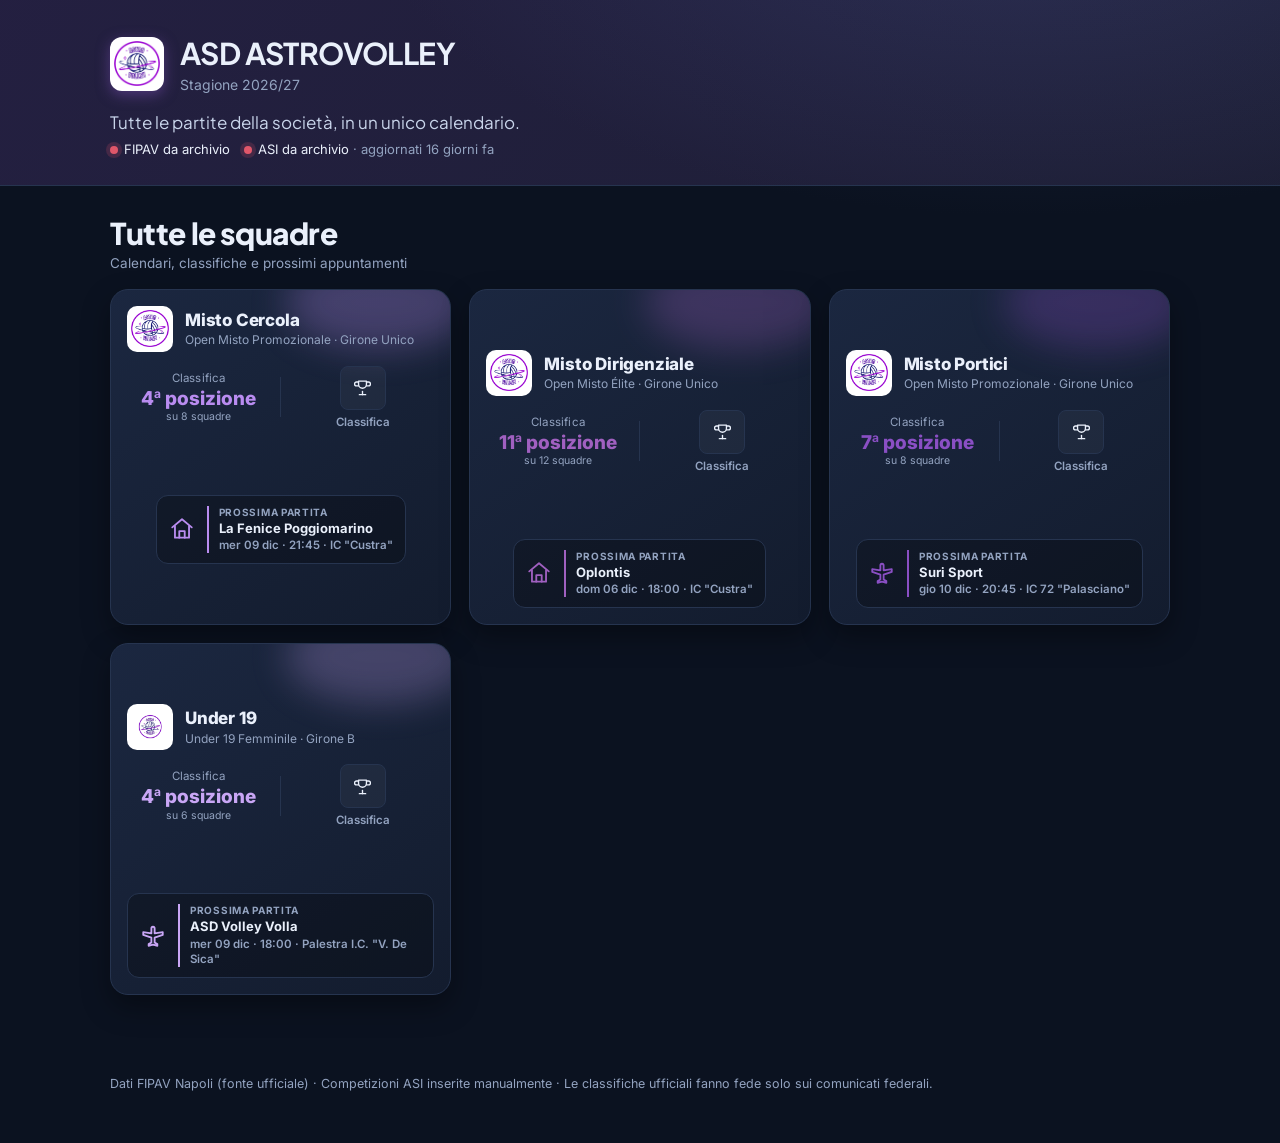
==== commit 94977e47: "Calendario: titolo squadra con tasto Classifica, icone casa/trasferta La card della home apre il cal" ====
--- a/site/index.html
+++ b/site/index.html
@@ -80,15 +80,21 @@
          Vive sullo stesso indirizzo (?vista=calendario), cosi' il link si
          puo' condividere e il tasto Indietro torna alla vista squadra. -->
     <section id="vista-calendario" hidden aria-labelledby="cal-titolo">
-      <button id="torna-squadra" class="back-btn" type="button">← Squadra</button>
-      <h2 id="cal-titolo" class="page-title">Calendario</h2>
-
-      <div class="cal-summary">
+      <div class="cal-head">
         <img class="cal-club-logo" src="assets/logo.webp" alt="" width="44" height="44" />
-        <div class="cal-summary-body">
-          <h3 id="cal-team" class="cal-team">—</h3>
+        <div class="cal-head-text">
+          <h2 id="cal-titolo" class="page-title">Calendario</h2>
           <p id="cal-comp" class="cal-comp">—</p>
         </div>
+        <button id="vai-classifica" class="classifica-btn" type="button">
+          <svg class="coppa-icon" viewBox="0 0 24 24" width="16" height="16" aria-hidden="true"
+               fill="none" stroke="currentColor" stroke-width="1.7"
+               stroke-linecap="round" stroke-linejoin="round">
+            <path d="M8 21h8"/><path d="M12 17v4"/><path d="M7 4h10v4a5 5 0 0 1-10 0z"/>
+            <path d="M17 5h2.5a2.5 2.5 0 0 1 0 5H17"/><path d="M7 5H4.5a2.5 2.5 0 0 0 0 5H7"/>
+          </svg>
+          Classifica
+        </button>
       </div>
 
       <div class="cal-progress">
@@ -100,12 +106,6 @@
              aria-valuemin="0" aria-valuemax="100" aria-valuenow="0">
           <div class="progress-fill" id="progress-fill"></div>
         </div>
-      </div>
-
-      <div class="filter-pills" role="group" aria-label="Filtra le partite">
-        <button class="pill" type="button" data-filtro="tutte">Tutte</button>
-        <button class="pill" type="button" data-filtro="disputate">Disputate</button>
-        <button class="pill" type="button" data-filtro="da-disputare">Da disputare</button>
       </div>
 
       <div id="calendar" class="calendario" aria-live="polite"></div>
--- a/site/styles.css
+++ b/site/styles.css
@@ -227,6 +227,10 @@
 /* --- Scheda dettagli partita --- */
 body.modal-open { overflow: hidden; }
 .modal { position: fixed; inset: 0; z-index: 100; display: flex; align-items: center; justify-content: center; padding: 16px; }
+/* L'attributo hidden deve vincere sui display espliciti: un .classifica-btn
+   con display:inline-flex resterebbe visibile anche con hidden. */
+[hidden] { display: none !important; }
+
 .modal[hidden] { display: none; }
 .modal-backdrop { position: absolute; inset: 0; background: rgba(6, 10, 20, .72); backdrop-filter: blur(2px); }
 .modal-card {
@@ -1224,35 +1228,17 @@
 /* ===========================================================================
    Vista "Calendario" (stessa pagina, ?vista=calendario)
    Solo le partite: la classifica e la giornata in corso restano nel documento
-   ma nascoste. Struttura come il riferimento: riepilogo con barra, pillole di
-   filtro, poi una riga per partita.
+   ma nascoste. Struttura: intestazione con titolo e tasto Classifica, barra di
+   avanzamento, poi una riga per partita.
    =========================================================================== */
 
-.cal-summary {
-  display: flex;
-  align-items: center;
-  gap: 14px;
-  padding: 15px 17px;
-  margin-bottom: 14px;
-  border: 1px solid rgba(123, 79, 181, .45);
-  border-radius: 18px;
-  background: linear-gradient(155deg, #1a2338, var(--surface));
-  box-shadow: var(--shadow);
-  position: relative;
-  overflow: hidden;
-}
-
-/* Alone decorativo: riprende il cerchio del riferimento, senza rubare spazio. */
-.cal-summary::before {
-  content: "";
-  position: absolute;
-  top: -70px;
-  right: -50px;
-  width: 180px;
-  height: 180px;
-  border-radius: 50%;
-  background: radial-gradient(circle, rgba(123, 79, 181, .34), transparent 68%);
-  pointer-events: none;
+/* Intestazione: logo, nome della squadra e, a destra, il tasto Classifica.
+   Il nome e' il titolo della pagina, quindi non serve ripeterlo altrove. */
+.cal-head {
+  display: flex;
+  align-items: center;
+  gap: 12px;
+  margin-bottom: 16px;
 }
 
 .cal-club-logo {
@@ -1262,13 +1248,12 @@
   flex: 0 0 auto;
 }
 
-.cal-summary-body { min-width: 0; }
-
-.cal-team {
+.cal-head-text { min-width: 0; flex: 1 1 auto; }
+
+.cal-head .page-title {
   margin: 0;
-  font-size: 16.5px;
-  font-weight: 800;
-  letter-spacing: .01em;
+  font-size: 21px;
+  line-height: 1.2;
 }
 
 .cal-comp {
@@ -1278,6 +1263,34 @@
   text-transform: uppercase;
   letter-spacing: .05em;
 }
+
+/* Tasto Classifica: sta di fianco al titolo, non sotto. La coppa e' lo stesso
+   simbolo usato sulle card della home, cosi' il gesto si riconosce. */
+.classifica-btn {
+  display: inline-flex;
+  align-items: center;
+  gap: 7px;
+  flex: 0 0 auto;
+  padding: 9px 15px;
+  border: 1px solid var(--line);
+  border-radius: 999px;
+  background: var(--surface);
+  color: var(--text);
+  font: inherit;
+  font-size: 13px;
+  font-weight: 700;
+  cursor: pointer;
+  transition: border-color .15s, background .15s;
+}
+
+.classifica-btn:hover {
+  border-color: var(--accent-soft);
+  background: rgba(123, 79, 181, .16);
+}
+
+.classifica-btn:focus-visible { outline: 2px solid var(--accent-soft); outline-offset: 2px; }
+
+.coppa-icon { color: var(--accent-soft); flex: 0 0 auto; }
 
 /* --- avanzamento --- */
 
@@ -1314,51 +1327,6 @@
   background: linear-gradient(90deg, var(--accent), var(--accent-soft));
   transition: width .3s ease;
 }
-
-/* --- pillole di filtro --- */
-
-.filter-pills {
-  display: flex;
-  flex-wrap: wrap;
-  gap: 8px;
-  margin-bottom: 14px;
-}
-
-.pill {
-  display: inline-flex;
-  align-items: center;
-  gap: 7px;
-  padding: 8px 14px;
-  border: 1px solid var(--line);
-  border-radius: 999px;
-  background: var(--surface);
-  color: var(--muted);
-  font: inherit;
-  font-size: 13px;
-  font-weight: 600;
-  cursor: pointer;
-  transition: border-color .15s, color .15s, background .15s;
-}
-
-.pill:hover { border-color: var(--accent-soft); color: var(--text); }
-.pill:focus-visible { outline: 2px solid var(--accent-soft); outline-offset: 2px; }
-
-.pill.active {
-  border-color: transparent;
-  background: linear-gradient(135deg, var(--accent), var(--accent-soft));
-  color: var(--on-accent);
-}
-
-.pill-count {
-  font-size: 11px;
-  font-weight: 700;
-  padding: 1px 6px;
-  border-radius: 999px;
-  background: rgba(255, 255, 255, .1);
-  font-variant-numeric: tabular-nums;
-}
-
-.pill.active .pill-count { background: rgba(0, 0, 0, .2); }
 
 /* --- riga partita --- */
 
@@ -1429,9 +1397,24 @@
   background: var(--surface-2);
   border: 1px solid var(--line);
   color: var(--muted);
+}
+
+/* Casa e trasferta si distinguono anche dal colore, non solo dal disegno:
+   a 14px il tetto e il pullman si somigliano. */
+.ha-tag.in-casa { color: var(--accent-soft); }
+.ha-tag.in-trasferta { color: var(--muted); }
+
+.ha-icon { display: block; }
+
+/* "vs" resta scritto: dice che l'avversario gioca contro di noi, mentre
+   l'icona a sinistra dice dove. */
+.vs-label {
+  flex: 0 0 auto;
+  color: var(--muted);
   font-size: 11px;
-  font-weight: 800;
+  font-weight: 700;
   text-transform: uppercase;
+  letter-spacing: .04em;
 }
 
 .opp-col {
@@ -1512,7 +1495,8 @@
   .round-num { font-size: 13.5px; }
   .time-val { font-size: 12.5px; }
   .next-badge { display: none; }
-  .cal-summary { padding: 13px; gap: 11px; }
-  .cal-team { font-size: 15px; }
+  .cal-head { gap: 10px; margin-bottom: 13px; }
+  .cal-head .page-title { font-size: 18px; }
   .cal-club-logo { width: 38px; height: 38px; }
-}
+  .classifica-btn { padding: 8px 12px; font-size: 12px; }
+}
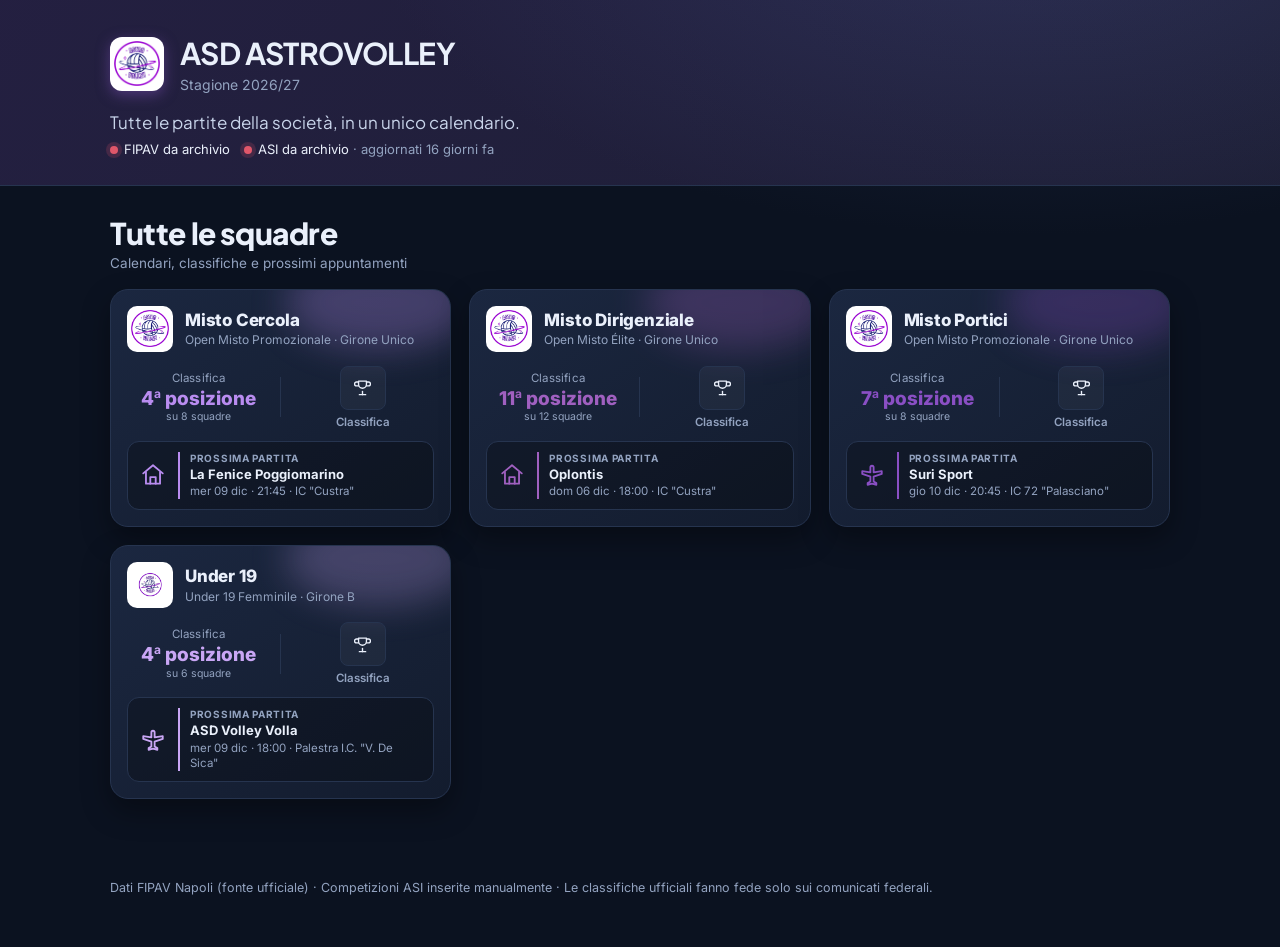
==== commit f0c8b40a: "Calendario: filtri ripristinati, icone della home, card riparate Le card della home erano cresciute " ====
--- a/site/index.html
+++ b/site/index.html
@@ -108,6 +108,12 @@
         </div>
       </div>
 
+      <div class="filter-pills" role="group" aria-label="Filtra le partite">
+        <button class="pill" type="button" data-filtro="tutte">Tutte</button>
+        <button class="pill" type="button" data-filtro="disputate">Disputate</button>
+        <button class="pill" type="button" data-filtro="da-disputare">Da disputare</button>
+      </div>
+
       <div id="calendar" class="calendario" aria-live="polite"></div>
     </section>
     </div>
--- a/site/styles.css
+++ b/site/styles.css
@@ -1328,6 +1328,51 @@
   transition: width .3s ease;
 }
 
+/* --- pillole di filtro --- */
+
+.filter-pills {
+  display: flex;
+  flex-wrap: wrap;
+  gap: 8px;
+  margin-bottom: 14px;
+}
+
+.pill {
+  display: inline-flex;
+  align-items: center;
+  gap: 7px;
+  padding: 8px 14px;
+  border: 1px solid var(--line);
+  border-radius: 999px;
+  background: var(--surface);
+  color: var(--muted);
+  font: inherit;
+  font-size: 13px;
+  font-weight: 600;
+  cursor: pointer;
+  transition: border-color .15s, color .15s, background .15s;
+}
+
+.pill:hover { border-color: var(--accent-soft); color: var(--text); }
+.pill:focus-visible { outline: 2px solid var(--accent-soft); outline-offset: 2px; }
+
+.pill.active {
+  border-color: transparent;
+  background: linear-gradient(135deg, var(--accent), var(--accent-soft));
+  color: var(--on-accent);
+}
+
+.pill-count {
+  font-size: 11px;
+  font-weight: 700;
+  padding: 1px 6px;
+  border-radius: 999px;
+  background: rgba(255, 255, 255, .1);
+  font-variant-numeric: tabular-nums;
+}
+
+.pill.active .pill-count { background: rgba(0, 0, 0, .2); }
+
 /* --- riga partita --- */
 
 .calendario { display: flex; flex-direction: column; gap: 8px; }
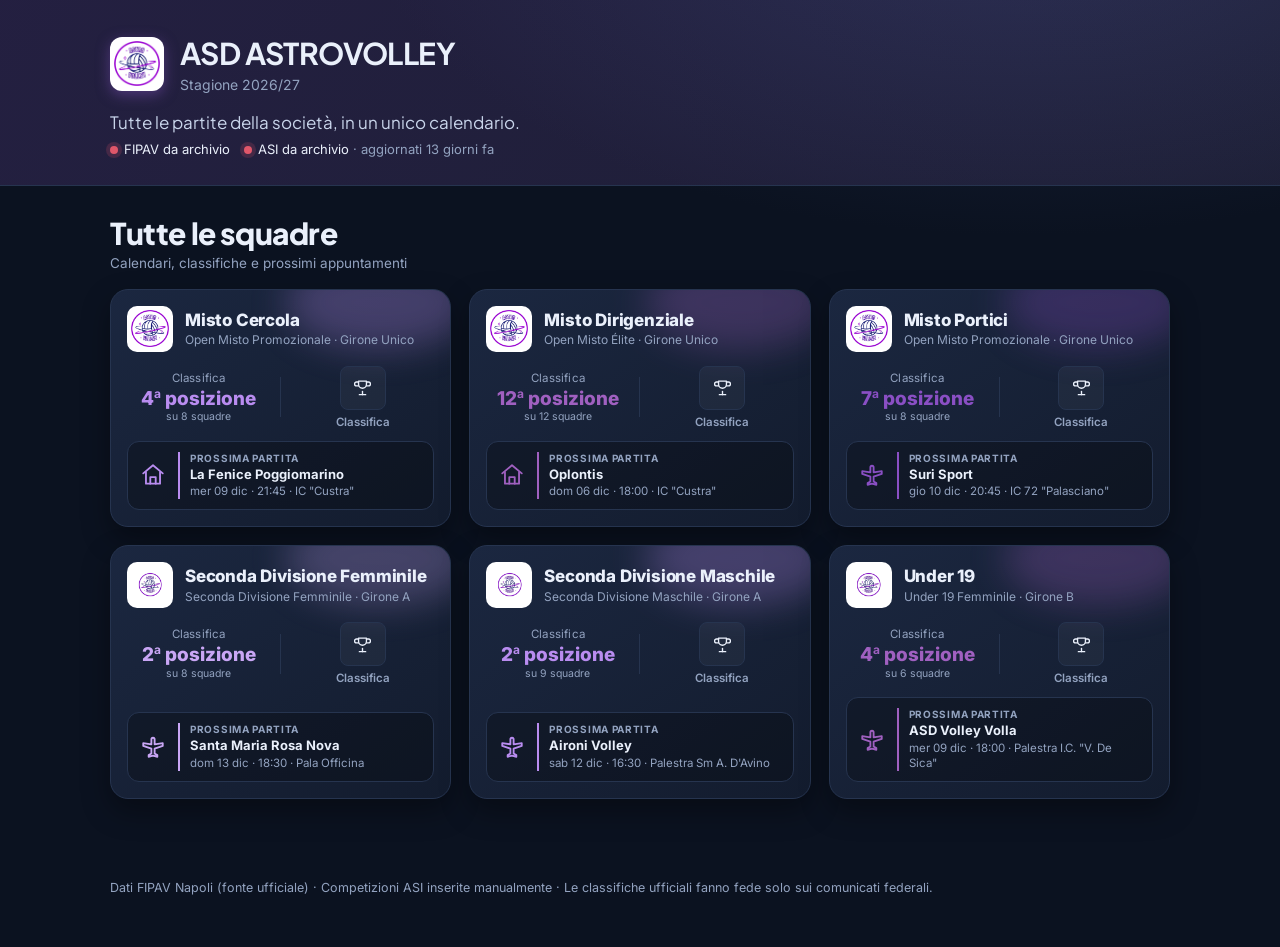
==== commit e3e1a3e6: "Area dirigenza con turni da Google Sheet La pagina dirigenza legge refertisti e addetti all'arbitro " ====
--- a/site/index.html
+++ b/site/index.html
@@ -16,7 +16,7 @@
   <header class="hero">
     <div class="hero-inner">
       <div class="brand">
-        <a class="brand-link" href="admin/" title="Area riservata dirigenti" aria-label="Area riservata dirigenti">
+        <a class="brand-link" href="dirigenza/" title="Area dirigenza" aria-label="Area dirigenza">
           <img class="brand-mark" src="assets/logo.webp" alt="Logo ASD Astrovolley" width="54" height="54" />
         </a>
         <div>
--- a/site/styles.css
+++ b/site/styles.css
@@ -278,6 +278,200 @@
 .maps-link { color: var(--accent-soft); text-decoration: none; border-bottom: 1px dotted currentColor; }
 .maps-link:hover { color: var(--text); }
 .modal-badge { margin-top: 14px; }
+
+/* ------------------------------------------------- nuova scheda partita
+   Header, chip campionato, riquadro "Il match" con loghi in cerchio,
+   esito, parziali, blocco palestra con pulsante mappa e pulsante condividi.
+   I colori vengono tutti dalle variabili del tema: le demo (demo/restyle*)
+   ridefiniscono solo quelle e la scheda si adatta da sola. */
+.modal-card.sheet-card {
+  width: min(480px, 100%);
+  padding: 0;
+  border-radius: 22px;
+  /* le demo dipingono un gradiente su .modal-card: qui serve un fondo pieno */
+  background: var(--surface-2);
+}
+.modal-card.sheet-card .modal-close { display: none; }
+
+.ui-icon { width: 16px; height: 16px; flex: 0 0 auto; }
+
+.sheet-head {
+  display: flex; align-items: center; justify-content: space-between; gap: 12px;
+  padding: 16px 18px;
+  background: var(--surface);
+  border-bottom: 1px solid var(--line);
+  border-radius: 22px 22px 0 0;
+}
+.sheet-title { display: flex; align-items: center; gap: 10px; min-width: 0; }
+.sheet-title h2 {
+  margin: 0; font-size: 15px; font-weight: 800;
+  letter-spacing: .06em; text-transform: uppercase; color: var(--text);
+}
+.sheet-title-icon {
+  display: grid; place-items: center;
+  width: 34px; height: 34px; border-radius: 11px;
+  background: color-mix(in srgb, var(--accent) 18%, transparent);
+  color: var(--accent-soft);
+}
+.sheet-title-icon .ui-icon { width: 18px; height: 18px; }
+.sheet-close {
+  display: inline-flex; align-items: center; gap: 6px; flex: 0 0 auto;
+  padding: 7px 12px; border-radius: 11px; cursor: pointer;
+  border: 1px solid var(--line); background: var(--surface-2);
+  color: var(--muted); font-size: 12px; font-weight: 700; font-family: inherit;
+  transition: color .12s ease, border-color .12s ease;
+}
+.sheet-close:hover { color: var(--text); border-color: var(--accent-soft); }
+.sheet-close .ui-icon { width: 13px; height: 13px; }
+
+.sheet-body { padding: 18px; display: flex; flex-direction: column; gap: 16px; }
+
+.chip-comp {
+  display: inline-flex; align-items: center; gap: 7px;
+  padding: 6px 12px; border-radius: 999px;
+  background: color-mix(in srgb, var(--accent) 12%, transparent);
+  border: 1px solid color-mix(in srgb, var(--accent-soft) 30%, transparent);
+  color: var(--accent-soft);
+  font-size: 10.5px; font-weight: 800;
+  letter-spacing: .07em; text-transform: uppercase;
+}
+.chip-comp .chip-dot {
+  width: 6px; height: 6px; border-radius: 50%;
+  background: var(--accent-soft);
+  animation: pulse-dot 2s ease-in-out infinite;
+}
+@keyframes pulse-dot { 0%, 100% { opacity: 1; } 50% { opacity: .35; } }
+@media (prefers-reduced-motion: reduce) {
+  .chip-comp .chip-dot { animation: none; }
+}
+
+.meta-row {
+  display: flex; flex-wrap: wrap; gap: 14px;
+  margin-top: 10px; padding: 11px 13px;
+  background: color-mix(in srgb, var(--bg) 45%, transparent);
+  border: 1px solid var(--line); border-radius: 14px;
+}
+.meta-item { display: inline-flex; align-items: center; gap: 7px; font-size: 13px; color: var(--muted); }
+.meta-item .ui-icon { color: var(--accent-soft); }
+.meta-item b { color: var(--text); font-weight: 700; }
+
+.match-box {
+  background: var(--surface);
+  border: 1px solid var(--line);
+  border-radius: 18px; padding: 14px;
+}
+.match-box-title {
+  margin: 0 0 12px; text-align: center;
+  font-size: 9.5px; font-weight: 800; letter-spacing: .18em;
+  text-transform: uppercase; color: var(--muted);
+}
+.match-grid { display: grid; grid-template-columns: 1fr auto 1fr; align-items: start; gap: 8px; }
+.team-side { display: flex; flex-direction: column; align-items: center; gap: 8px; min-width: 0; }
+
+/* Il cerchio resta cerchio anche con loghi non quadrati (es. 362x512):
+   il riquadro e' quadrato e l'immagine riempie un quadrato, quindi il
+   border-radius non puo' produrre un'ellisse. */
+.logo-ring {
+  display: grid; place-items: center;
+  width: 64px; height: 64px; aspect-ratio: 1 / 1;
+  border-radius: 50%; padding: 6px;
+  background: color-mix(in srgb, var(--accent) 10%, transparent);
+  border: 2px solid var(--accent);
+}
+.logo-ring img {
+  width: 100%; height: auto; aspect-ratio: 1 / 1;
+  object-fit: contain;
+  border-radius: 50%; background: #fff;
+}
+.logo-fallback {
+  display: grid; place-items: center;
+  width: 100%; aspect-ratio: 1 / 1; border-radius: 50%;
+  background: var(--surface-2); color: var(--accent-soft);
+  font-size: 14px; font-weight: 800;
+}
+
+.sheet-team-name {
+  font-size: 11.5px; font-weight: 800; line-height: 1.25;
+  text-align: center; color: var(--text);
+  overflow-wrap: anywhere;
+}
+.sheet-team-name.ours { color: var(--accent-soft); }
+
+.score-side { display: flex; flex-direction: column; align-items: center; gap: 4px; padding-top: 6px; }
+.detail-result {
+  font-family: "Plus Jakarta Sans", sans-serif;
+  font-size: 27px; font-weight: 800; letter-spacing: .06em;
+  color: var(--text); line-height: 1.1;
+}
+.detail-result.vs { font-size: 20px; color: var(--muted); }
+.detail-result.annullata { color: var(--muted); }
+
+.esito {
+  display: inline-flex; align-items: center; gap: 4px;
+  padding: 3px 9px; border-radius: 999px;
+  font-size: 9px; font-weight: 800; letter-spacing: .06em; text-transform: uppercase;
+}
+.esito .ui-icon { width: 11px; height: 11px; }
+.esito.finale { color: var(--win); background: color-mix(in srgb, var(--win) 14%, transparent); }
+.esito.dagiocare { color: var(--fipav); background: color-mix(in srgb, var(--fipav) 14%, transparent); }
+.esito.annullata { color: var(--loss); background: color-mix(in srgb, var(--loss) 14%, transparent); }
+
+.score-side .set-chips { margin: 4px 0 0; gap: 4px; }
+.score-side .set-chip {
+  padding: 2px 6px; font-size: 10px;
+  background: var(--surface-2); border-color: var(--line); color: var(--muted);
+}
+
+.info-card {
+  display: flex; align-items: center; gap: 12px;
+  padding: 14px; border-radius: 16px;
+  background: color-mix(in srgb, var(--bg) 45%, transparent);
+  border: 1px solid var(--line);
+}
+.info-icon { color: var(--accent-soft); display: grid; place-items: center; }
+.info-icon .ui-icon { width: 20px; height: 20px; }
+.info-text { flex: 1 1 auto; min-width: 0; }
+.info-text h4 { margin: 0; font-size: 13.5px; font-weight: 800; color: var(--text); }
+.info-text p { margin: 3px 0 0; font-size: 12px; line-height: 1.4; color: var(--muted); }
+.btn-mappa {
+  display: inline-flex; align-items: center; gap: 5px; flex: 0 0 auto;
+  padding: 8px 12px; border-radius: 11px;
+  background: var(--accent); color: var(--on-accent);
+  font-size: 11.5px; font-weight: 800; text-decoration: none;
+  transition: filter .12s ease;
+}
+.btn-mappa:hover { filter: brightness(1.12); }
+.btn-mappa .ui-icon { width: 13px; height: 13px; }
+
+.sheet-actions { padding-top: 4px; border-top: 1px solid var(--line); }
+.btn-share {
+  display: flex; align-items: center; justify-content: center; gap: 8px;
+  width: 100%; padding: 14px; border: 0; border-radius: 16px; cursor: pointer;
+  background: linear-gradient(135deg, var(--accent), var(--accent-soft));
+  color: var(--on-accent);
+  font-family: inherit; font-size: 12px; font-weight: 800;
+  letter-spacing: .06em; text-transform: uppercase;
+  transition: transform .1s ease, filter .12s ease;
+}
+.btn-share:hover { filter: brightness(1.08); }
+.btn-share:active { transform: scale(.985); }
+.btn-share .ui-icon { width: 15px; height: 15px; }
+
+.sheet-foot { display: flex; align-items: center; justify-content: space-between; gap: 8px; }
+.sheet-foot .badge { margin: 0; }
+.foot-giornata { font-size: 11px; color: var(--muted); font-weight: 600; }
+
+@media (max-width: 420px) {
+  .modal { padding: 10px; }
+  .sheet-body { padding: 14px; gap: 13px; }
+  .match-grid { gap: 4px; }
+  .logo-ring { width: 56px; height: 56px; }
+  .detail-result { font-size: 24px; }
+  .sheet-team-name { font-size: 10.5px; }
+  .btn-mappa span { display: none; }
+  .btn-mappa { padding: 9px; }
+}
+
 
 .match { cursor: pointer; }
 .match:focus-visible { outline: 2px solid var(--accent-soft); outline-offset: 2px; }
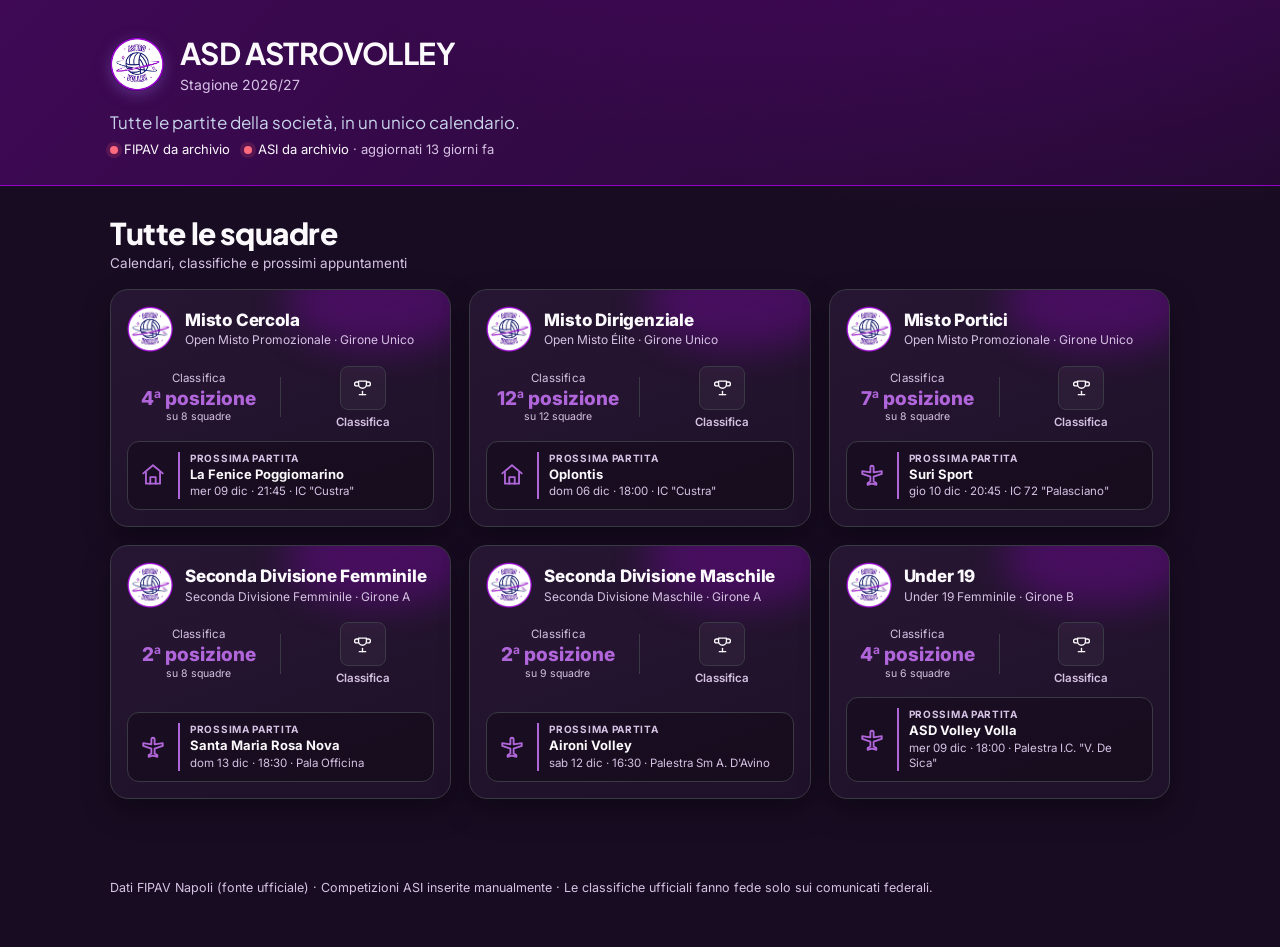
==== commit b40490cd: "Il tema viola diventa quello ufficiale del sito Il restyle di demo/restyle3 e' piaciuto: lo porto su" ====
--- a/site/index.html
+++ b/site/index.html
@@ -11,13 +11,15 @@
   <link rel="icon" type="image/png" href="assets/favicon.png" />
   <link rel="apple-touch-icon" href="assets/apple-touch-icon.png" />
   <link rel="stylesheet" href="styles.css" />
+  <!-- Tema ufficiale: colori e animazioni, dopo gli stili strutturali. -->
+  <link rel="stylesheet" href="tema.css" />
 </head>
 <body>
   <header class="hero">
     <div class="hero-inner">
       <div class="brand">
         <a class="brand-link" href="dirigenza/" title="Area dirigenza" aria-label="Area dirigenza">
-          <img class="brand-mark" src="assets/logo.webp" alt="Logo ASD Astrovolley" width="54" height="54" />
+          <img class="brand-mark" src="assets/logo-tondo.png" alt="Logo ASD Astrovolley" width="54" height="54" />
         </a>
         <div>
           <h1 id="societa">ASD Astrovolley</h1>
@@ -50,7 +52,7 @@
     <!-- Niente pannello attorno: la card e' gia' un riquadro. -->
     <section class="standings-card" aria-labelledby="standings-heading">
       <div class="card-top">
-        <img class="club-logo" src="assets/logo.webp" alt="Logo ASD Astrovolley"
+        <img class="club-logo" src="assets/logo-tondo.png" alt="Logo ASD Astrovolley"
              width="46" height="46" />
         <div>
           <h3 id="standings-heading" class="card-title">Classifica</h3>
@@ -81,7 +83,7 @@
          puo' condividere e il tasto Indietro torna alla vista squadra. -->
     <section id="vista-calendario" hidden aria-labelledby="cal-titolo">
       <div class="cal-head">
-        <img class="cal-club-logo" src="assets/logo.webp" alt="" width="44" height="44" />
+        <img class="cal-club-logo" src="assets/logo-tondo.png" alt="" width="44" height="44" />
         <div class="cal-head-text">
           <h2 id="cal-titolo" class="page-title">Calendario</h2>
           <p id="cal-comp" class="cal-comp">—</p>
--- a/site/tema.css
+++ b/site/tema.css
@@ -0,0 +1,259 @@
+/* ===========================================================================
+   TEMA UFFICIALE — colori e animazioni.
+   Caricato DOPO styles.css: sovrascrive la palette e aggiunge il movimento.
+   Non contiene display, grid, flex, padding, margin, width o height:
+   la struttura e le misure restano quelle di styles.css.
+   Palette e animazioni prese da asdastrovolley.netlify.app (tokens.css).
+
+   Usato da index.html e da dirigenza/. La pagina prenota/ ha una sua veste
+   (prenota.css) e non carica questo file.
+   =========================================================================== */
+
+
+:root {
+  /* palette del sito istituzionale */
+  --bg: #180c22;
+  --surface: #1f1129;
+  --surface-2: #271633;
+  --line: #3a3a44;
+  --text: #fbf9fc;
+  --muted: #d6c2e4;
+  --accent: #9801cc;
+  --accent-soft: #d9b3ee;
+  --on-accent: #fbf9fc;
+  --fipav: #5a7fd0;
+  --asi: #23b26d;
+  --win: #4ec97a;
+  --loss: #ff6b7d;
+  --astro: #b066da;
+  --radius: 10px;
+  --shadow: 0 24px 48px rgba(11, 11, 13, .55);
+
+
+  /* tempi del sito istituzionale */
+  --ease-out: cubic-bezier(0.16, 1, 0.3, 1);
+  --dur-short: 220ms;
+  --dur-long: 420ms;
+}
+
+/* ---------------------------------------------------------------------------
+   Colori di base
+   --------------------------------------------------------------------------- */
+body {
+  background:
+    radial-gradient(1200px 560px at 82% -14%, rgba(152, 1, 204, .22) 0%, transparent 62%),
+    var(--bg);
+  color: var(--text);
+}
+
+.hero {
+  background: linear-gradient(135deg, rgba(152, 1, 204, .30), rgba(92, 0, 124, .18));
+  border-bottom-color: var(--accent);
+}
+
+/* ---------------------------------------------------------------------------
+   Superfici: card, pannelli, righe
+   --------------------------------------------------------------------------- */
+.team-card,
+.standings-card,
+.round-panel,
+.modal-card,
+.lightbox-figure {
+  background: linear-gradient(160deg, var(--surface-2) 0%, var(--surface) 100%);
+  border-color: var(--line);
+}
+
+.team-card { --accent: #b066da; --accent-glow: rgba(152, 1, 204, .55); }
+
+.fixture-row,
+.team-row,
+.pill {
+  background: var(--surface-2);
+  border-color: var(--line);
+}
+
+.fixture-row:hover,
+.team-row:hover,
+.pill:hover { border-color: var(--accent-soft); }
+
+.pill.active {
+  background: var(--accent);
+  border-color: var(--accent);
+  color: var(--on-accent);
+}
+
+.pill-count { background: rgba(255, 255, 255, .14); }
+.pill.active .pill-count { background: rgba(0, 0, 0, .28); }
+
+.team-row.highlight {
+  border-color: var(--accent);
+  background: rgba(152, 1, 204, .18);
+}
+
+/* icone e bottoni secondari */
+.back-btn,
+.classifica-btn,
+.all-matches-btn {
+  border-color: var(--line);
+  color: var(--text);
+}
+.back-btn:hover,
+.classifica-btn:hover,
+.all-matches-btn:hover {
+  border-color: var(--accent-soft);
+  background: rgba(152, 1, 204, .18);
+}
+
+.progress-fill {
+  background: linear-gradient(90deg, var(--accent), var(--accent-soft));
+}
+
+/* esiti: verde e rosso piu' leggibili sul nero pieno */
+.fixture-row.win .time-val,
+.fixture-row.win .status-label { color: var(--win); }
+.fixture-row.loss .time-val,
+.fixture-row.loss .status-label { color: var(--loss); }
+
+/* ---------------------------------------------------------------------------
+   LOGO — disco bianco fino al bordo del cerchio, fuori trasparente.
+   Il bianco non e' piu' un background CSS: sta dentro l'immagine, cosi' il
+   cerchio resta pieno e gli angoli spariscono sul fondo scuro.
+   Sostituisce background:#fff + padding:4px di .brand-mark.
+   --------------------------------------------------------------------------- */
+.brand-mark,
+.team-logo {
+  background: none;
+  padding: 0;
+  border-radius: 50%;
+}
+.club-logo,
+.cal-club-logo { border-radius: 50%; }
+
+/* In landing le card sono tutte di Astrovolley: stesso stemma per ogni
+   squadra. Il logo e' un background, non content:url(), perche' Firefox
+   ignora content sugli <img>. object-position sposta fuori il file
+   originale (logo federale), lasciando visibile solo lo sfondo. */
+.team-logo {
+  background: url("assets/logo-tondo.png") center / contain no-repeat;
+  object-fit: none;
+  object-position: -9999px 0;
+}
+
+/* ---------------------------------------------------------------------------
+   ANIMAZIONI — vocabolario del sito istituzionale
+   --------------------------------------------------------------------------- */
+@keyframes rise { from { transform: translateY(105%); } to { transform: none; } }
+@keyframes fade-up { from { opacity: 0; transform: translateY(24px); } to { opacity: 1; transform: none; } }
+@keyframes fly-a { from { opacity: 0; transform: translate(-40px, 60px) rotate(-10deg); } to { opacity: 1; transform: none; } }
+@keyframes fly-b { from { opacity: 0; transform: translate(50px, 70px) rotate(9deg); } to { opacity: 1; transform: none; } }
+@keyframes pop { from { opacity: 0; transform: scale(.4) rotate(-30deg); } to { opacity: 1; transform: none; } }
+@keyframes pop-in { from { opacity: 0; transform: scale(.97) translateY(8px); } to { opacity: 1; transform: none; } }
+@keyframes fade-in { from { opacity: 0; } to { opacity: 1; } }
+@keyframes slash { from { transform: translateX(-30%); opacity: 0; } to { transform: none; opacity: 1; } }
+@keyframes marquee { from { transform: translateX(0); } to { transform: translateX(-50%); } }
+
+/* --- hero: il titolo sale da sotto una maschera, poi sottotitolo --- */
+.hero h1 {
+  overflow: clip;
+  animation: rise 800ms var(--ease-out) both;
+}
+.hero .season { animation: fade-up 700ms var(--ease-out) 180ms both; }
+.hero .tagline { animation: fade-up 700ms var(--ease-out) 300ms both; }
+.hero .updated { animation: fade-up 700ms var(--ease-out) 400ms both; }
+.brand-mark { animation: pop 700ms var(--ease-out) 60ms both; }
+
+/* --- card squadra: entrata a cascata (--i lo imposta app.js? no: nth-child) --- */
+.landing-grid > .team-card:nth-child(1) { animation: fade-up 620ms var(--ease-out) 0ms both; }
+.landing-grid > .team-card:nth-child(2) { animation: fade-up 620ms var(--ease-out) 90ms both; }
+.landing-grid > .team-card:nth-child(3) { animation: fade-up 620ms var(--ease-out) 180ms both; }
+.landing-grid > .team-card:nth-child(4) { animation: fade-up 620ms var(--ease-out) 270ms both; }
+
+/* --- righe del calendario: entrata a cascata.
+   nth-child invece di una variabile: app.js non espone l'indice, e cosi'
+   non serve toccarlo. Oltre la decima il ritardo si ferma, per non far
+   aspettare chi ha molte partite. --- */
+.calendario .fixture-row { animation: fade-up 520ms var(--ease-out) both; }
+.calendario .fixture-row:nth-child(1) { animation-delay: 0ms; }
+.calendario .fixture-row:nth-child(2) { animation-delay: 45ms; }
+.calendario .fixture-row:nth-child(3) { animation-delay: 90ms; }
+.calendario .fixture-row:nth-child(4) { animation-delay: 135ms; }
+.calendario .fixture-row:nth-child(5) { animation-delay: 180ms; }
+.calendario .fixture-row:nth-child(6) { animation-delay: 225ms; }
+.calendario .fixture-row:nth-child(7) { animation-delay: 270ms; }
+.calendario .fixture-row:nth-child(8) { animation-delay: 315ms; }
+.calendario .fixture-row:nth-child(9) { animation-delay: 360ms; }
+.calendario .fixture-row:nth-child(n+10) { animation-delay: 400ms; }
+
+/* --- classifica: righe in sequenza --- */
+.standings .team-row { animation: fade-up 460ms var(--ease-out) both; }
+.standings .team-row:nth-child(1) { animation-delay: 0ms; }
+.standings .team-row:nth-child(2) { animation-delay: 40ms; }
+.standings .team-row:nth-child(3) { animation-delay: 80ms; }
+.standings .team-row:nth-child(4) { animation-delay: 120ms; }
+.standings .team-row:nth-child(5) { animation-delay: 160ms; }
+.standings .team-row:nth-child(6) { animation-delay: 200ms; }
+.standings .team-row:nth-child(n+7) { animation-delay: 240ms; }
+
+/* --- prossima partita: un respiro appena percettibile --- */
+.fixture-row.next-match { animation: fade-up 520ms var(--ease-out) both, respiro 3.6s ease-in-out 800ms infinite; }
+@keyframes respiro {
+  0%, 100% { box-shadow: 0 0 0 0 rgba(152, 1, 204, 0); }
+  50% { box-shadow: 0 0 0 3px rgba(152, 1, 204, .22); }
+}
+
+/* --- pillole e progresso: transizioni morbide --- */
+.pill { transition: border-color var(--dur-short) var(--ease-out), background var(--dur-short) var(--ease-out), color var(--dur-short) var(--ease-out); }
+.progress-fill { transition: width 700ms var(--ease-out); }
+
+/* --- schede e modale --- */
+.modal-card { animation: pop-in 240ms var(--ease-out); }
+.modal-backdrop { animation: fade-in 200ms ease-out; }
+.lightbox-figure { animation: pop-in 220ms var(--ease-out); }
+
+/* --- icone casa / trasferta: micro-movimento al passaggio --- */
+.ha-tag .ha-icon { transition: transform var(--dur-short) var(--ease-out); }
+.fixture-row:hover .ha-tag.in-casa .ha-icon { animation: casa-settle .55s cubic-bezier(.34, 1.56, .64, 1); }
+.fixture-row:hover .ha-tag.in-trasferta .ha-icon { animation: aereo-vola .7s cubic-bezier(.34, 1.56, .64, 1); }
+@keyframes casa-settle {
+  0% { transform: translateY(0) scale(1); }
+  35% { transform: translateY(-3px) scale(1.08); }
+  100% { transform: translateY(0) scale(1); }
+}
+@keyframes aereo-vola {
+  0% { transform: translate(0, 0) rotate(0); }
+  45% { transform: translate(3px, -3px) rotate(-10deg); }
+  100% { transform: translate(0, 0) rotate(0); }
+}
+
+/* --- bottoni: sottolineatura che entra da sinistra --- */
+.classifica-btn,
+.all-matches-btn { position: relative; overflow: hidden; }
+.classifica-btn::after,
+.all-matches-btn::after {
+  content: "";
+  position: absolute;
+  left: 0; right: 0; bottom: 0;
+  height: 2px;
+  background: var(--accent-soft);
+  transform: scaleX(0);
+  transform-origin: left;
+  transition: transform var(--dur-short) var(--ease-out);
+}
+.classifica-btn:hover::after,
+.all-matches-btn:hover::after { transform: scaleX(1); }
+
+/* --- cambio vista: dissolvenza breve --- */
+#vista-squadra,
+#vista-calendario { animation: fade-in 240ms var(--ease-out); }
+
+/* ---------------------------------------------------------------------------
+   Riduzione movimento: si ferma tutto, il contenuto resta visibile.
+   --------------------------------------------------------------------------- */
+@media (prefers-reduced-motion: reduce) {
+  *, *::before, *::after {
+    animation-duration: .001ms !important;
+    animation-iteration-count: 1 !important;
+    transition-duration: .001ms !important;
+    scroll-behavior: auto !important;
+  }
+}
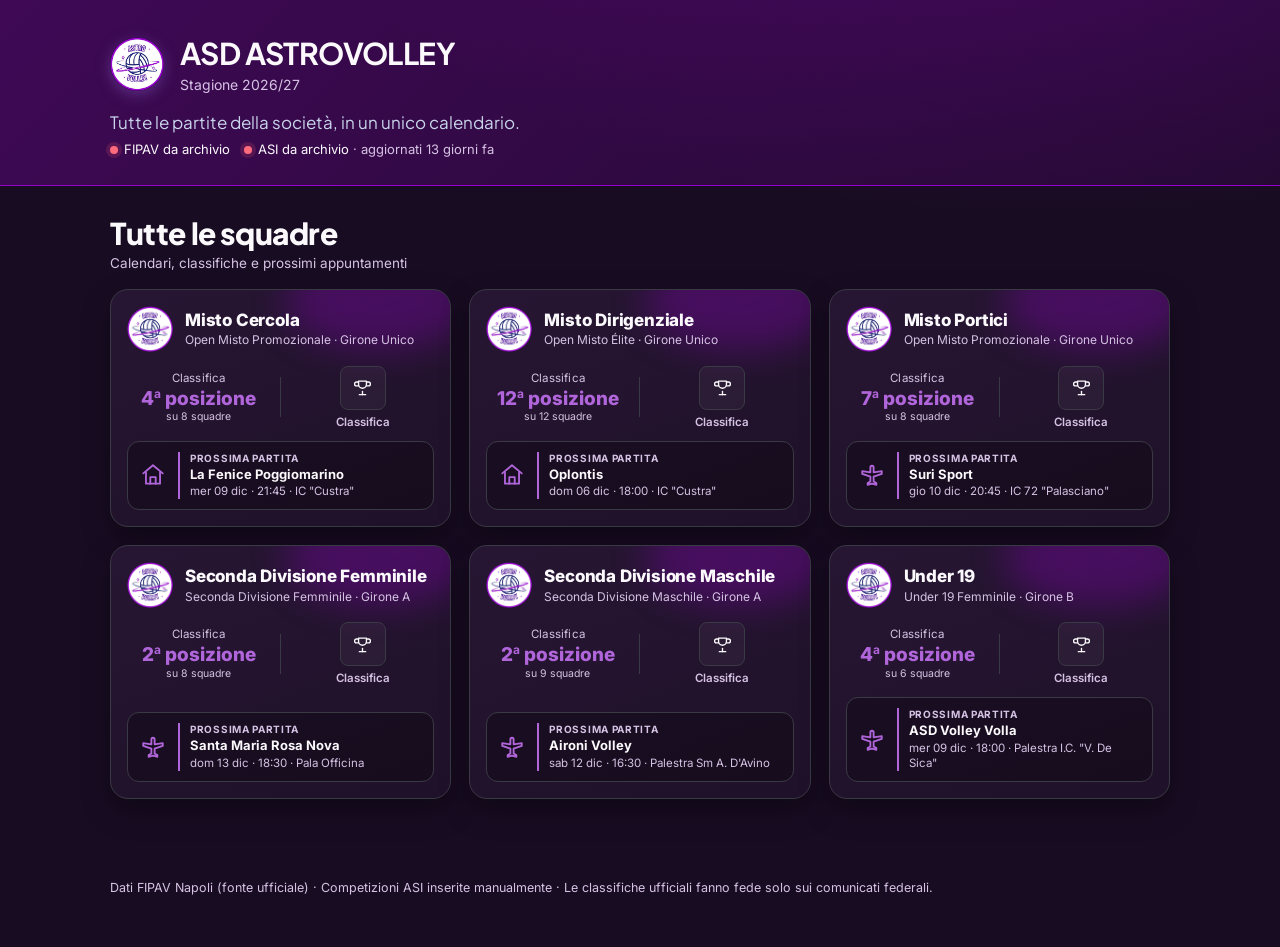
==== commit 7ebb8c61: "Nomi leggibili anche in prenota, icone giuste, cascata su tutte le card Tre difetti visti a schermo," ====
--- a/site/index.html
+++ b/site/index.html
@@ -10,6 +10,8 @@
   <link href="https://fonts.googleapis.com/css2?family=Inter:wght@400;500;600;700&family=Plus+Jakarta+Sans:wght@600;700;800&display=swap" rel="stylesheet" />
   <link rel="icon" type="image/png" href="assets/favicon.png" />
   <link rel="apple-touch-icon" href="assets/apple-touch-icon.png" />
+  <link rel="manifest" href="manifest.json" />
+  <meta name="theme-color" content="#180c22" />
   <link rel="stylesheet" href="styles.css" />
   <!-- Tema ufficiale: colori e animazioni, dopo gli stili strutturali. -->
   <link rel="stylesheet" href="tema.css" />
--- a/site/tema.css
+++ b/site/tema.css
@@ -162,11 +162,14 @@
 .hero .updated { animation: fade-up 700ms var(--ease-out) 400ms both; }
 .brand-mark { animation: pop 700ms var(--ease-out) 60ms both; }
 
-/* --- card squadra: entrata a cascata (--i lo imposta app.js? no: nth-child) --- */
-.landing-grid > .team-card:nth-child(1) { animation: fade-up 620ms var(--ease-out) 0ms both; }
-.landing-grid > .team-card:nth-child(2) { animation: fade-up 620ms var(--ease-out) 90ms both; }
-.landing-grid > .team-card:nth-child(3) { animation: fade-up 620ms var(--ease-out) 180ms both; }
-.landing-grid > .team-card:nth-child(4) { animation: fade-up 620ms var(--ease-out) 270ms both; }
+/* --- card squadra: entrata a cascata.
+   Il ritardo viene da --i, che app.js scrive sulla card: cosi' vale per tutte
+   le card, anche oltre la quarta, e regge se l'elenco cambia. Il tetto a 8
+   evita che con molte squadre l'ultima arrivi troppo tardi. --- */
+.landing-grid > .team-card {
+  animation: fade-up 620ms var(--ease-out) both;
+  animation-delay: calc(min(var(--i, 0), 8) * 90ms);
+}
 
 /* --- righe del calendario: entrata a cascata.
    nth-child invece di una variabile: app.js non espone l'indice, e cosi'
@@ -252,6 +255,7 @@
 @media (prefers-reduced-motion: reduce) {
   *, *::before, *::after {
     animation-duration: .001ms !important;
+    animation-delay: 0ms !important;
     animation-iteration-count: 1 !important;
     transition-duration: .001ms !important;
     scroll-behavior: auto !important;
